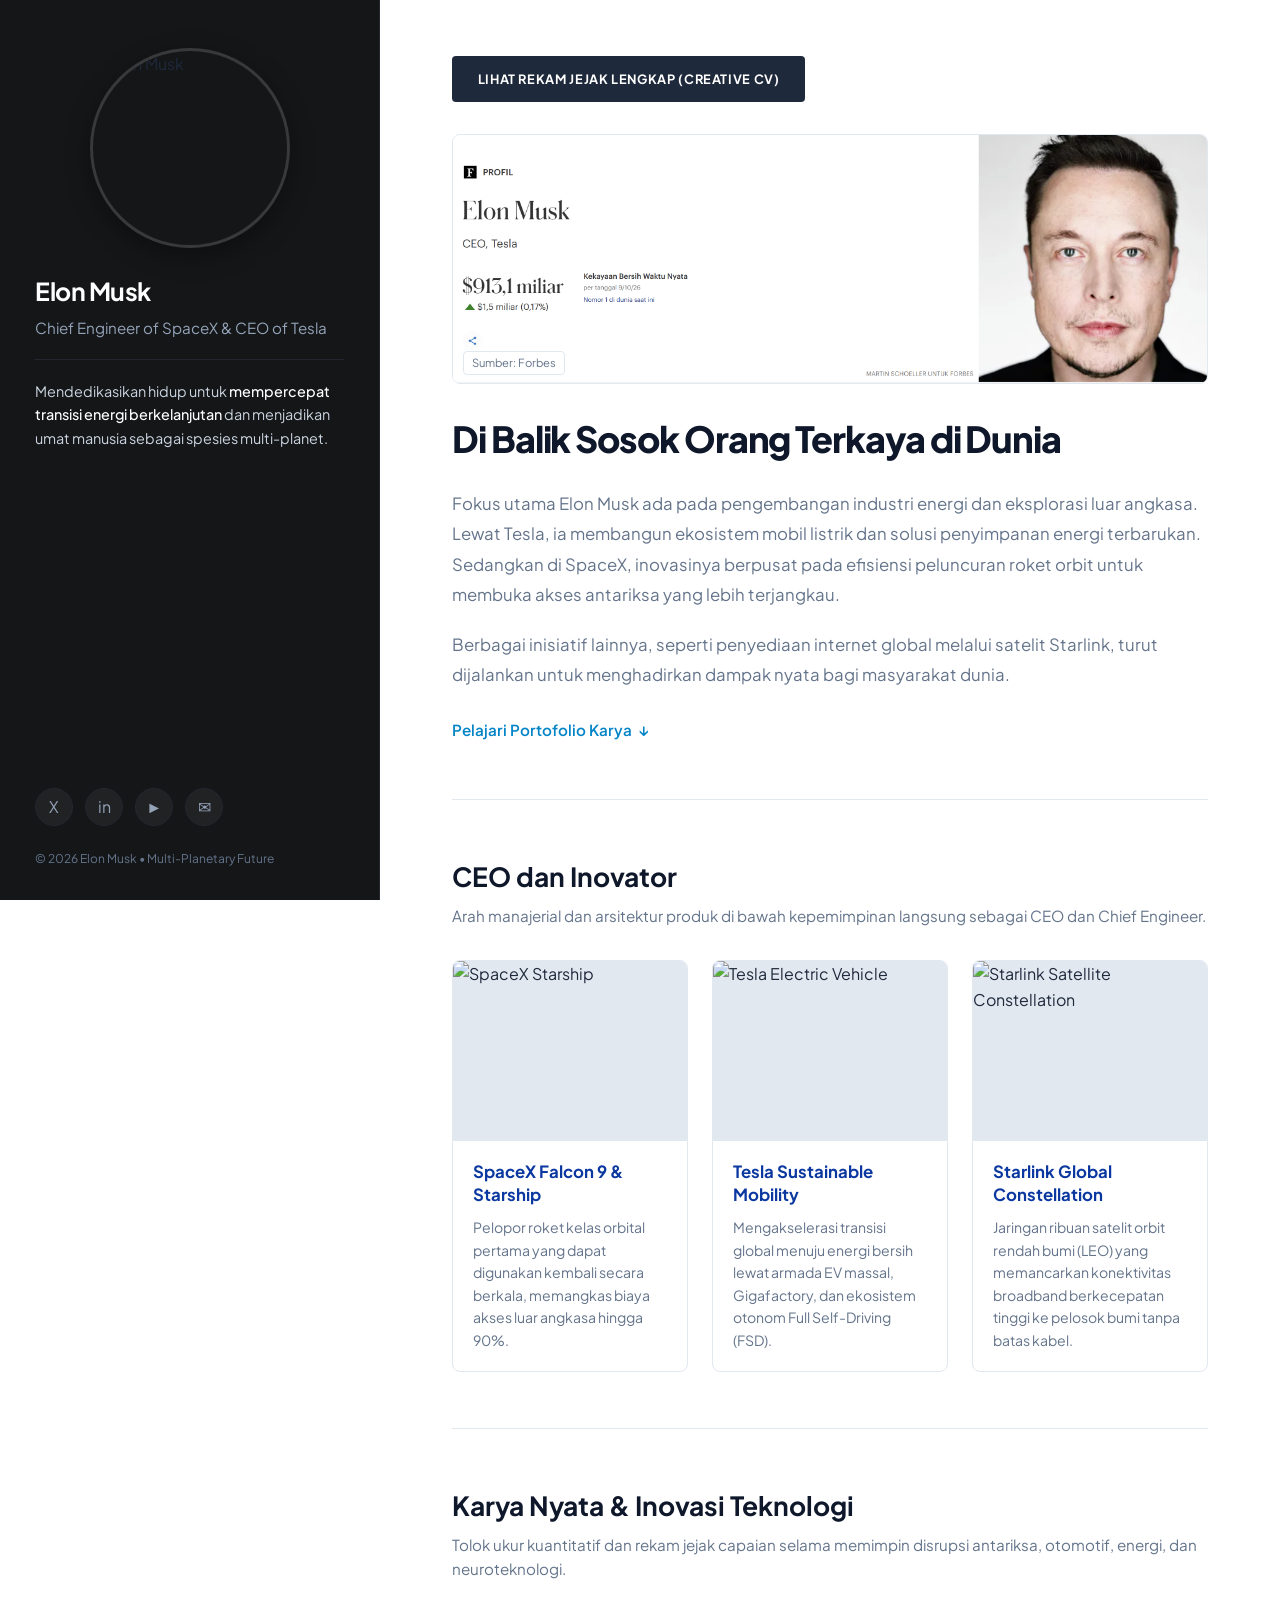
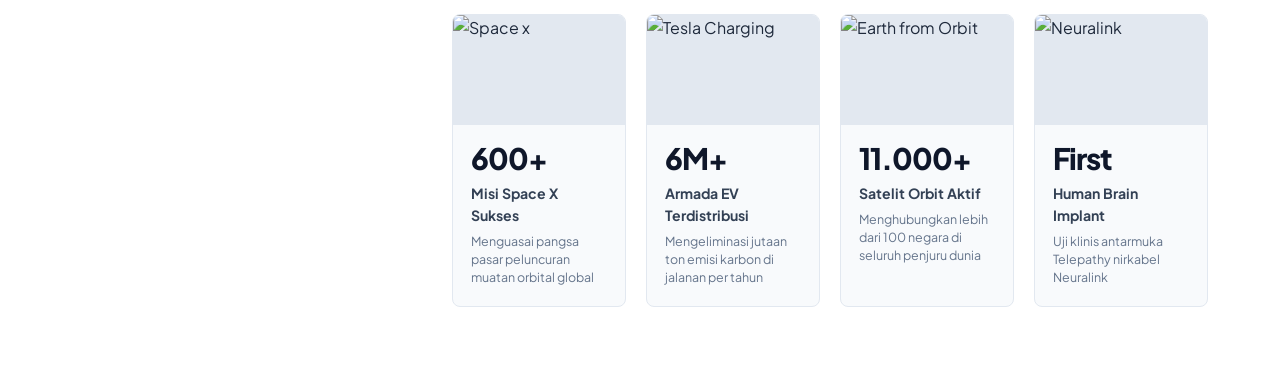
==== index.html @ d9374aff "Rifqi:Section 1-4" ====
<!DOCTYPE html>
<html lang="id">
<head>
  <meta charset="UTF-8">
  <meta name="viewport" content="width=device-width, initial-scale=1.0">
  <title>Portofolio & CV Elon Musk</title>
  <link rel="stylesheet" href="style.css">

  <link rel="preconnect" href="https://fonts.googleapis.com">
  <link rel="preconnect" href="https://fonts.gstatic.com" crossorigin>
  <link href="https://fonts.googleapis.com/css2?family=Plus+Jakarta+Sans:wght@300;400;500;600;700;800&display=swap" rel="stylesheet">
</head>
<body>

  <div class="wadah-web">
    
    <!--  SECTION 1 -->
    <aside class="profil-samping">
      <div class="profil-atas">
      
        <div class="kotak-foto">
          <img src="https://encrypted-tbn0.gstatic.com/images?q=tbn:ANd9GcS-rNtvrUnGruyUXyNqWz-jC3f1fpo78wvb0j9AfzTEAnbOtvlMekqLJQEU-e8yky_Ytq3EL6zjJrEKaSlkBU_vEV46FL6NPNO4gqAbUdg&s=10" alt="Elon Musk" class="foto-profil">
        </div>
        <h1 class="nama-tokoh">Elon Musk</h1>
        <p class="jabatan-tokoh">Chief Engineer of SpaceX & CEO of Tesla</p>
        <div class="divider"></div>
        <p class="profile-bio">
          Mendedikasikan hidup untuk <em>mempercepat transisi energi berkelanjutan</em> dan menjadikan umat manusia sebagai spesies multi-planet.
        </p>
      </div>

      <div class="profil-bawah">
        <div class="kumpulan-medsos">
          <a href="#" class="tombol-medsos" title="X (Twitter)">X</a>
          <a href="#" class="tombol-medsos" title="LinkedIn">in</a>
          <a href="#" class="tombol-medsos" title="YouTube">&#9658;</a>
          <a href="#" class="tombol-medsos" title="Email">&#9993;</a>
        </div>
        <p class="teks-copyright">© 2026 Elon Musk • Multi-Planetary Future</p>
      </div>
    </aside>

    
    <main class="main-content">

      <!-- SECTION 2-->
      <section id="hero" class="bagian-pembuka">
        <div class="area-tombol-cv">
      
          <a href="cv.html" class="tombol-ke-cv">
            LIHAT REKAM JEJAK LENGKAP (CREATIVE CV)
          </a>
        </div>

        <div class="wadah-banner">
          <img src="assets/banner.png" alt="Space Exploration Banner" class="gambar-banner">
          <span class="sumber-banner">Sumber: Forbes</span>
        </div>

        <h2 class="judul-pembuka">
          Di Balik Sosok Orang Terkaya di Dunia
        </h2>

        <div class="paragraf-pembuka">
          <p>
            Fokus utama Elon Musk ada pada pengembangan industri energi dan eksplorasi luar angkasa. Lewat Tesla, ia membangun ekosistem mobil listrik dan solusi penyimpanan energi terbarukan. Sedangkan di SpaceX, inovasinya berpusat pada efisiensi peluncuran roket orbit untuk membuka akses antariksa yang lebih terjangkau.
          </p>
          <p>
            Berbagai inisiatif lainnya, seperti penyediaan internet global melalui satelit Starlink, turut dijalankan untuk menghadirkan dampak nyata bagi masyarakat dunia.
          </p>
          <a href="#portfolio" class="tombol-pelajari">
            Pelajari Portofolio Karya <span>&darr;</span>
          </a>
        </div>
      </section>

      <!-- SECTION 3 -->
      <section id="portfolio" class="bagian-ceo">
        <div class="area-judul-bagian">
          <h2 class="judul-bagian">CEO dan Inovator</h2>
          <p class="subjudul-bagian">
            Arah manajerial dan arsitektur produk di bawah kepemimpinan langsung sebagai CEO dan Chief Engineer.
          </p>
        </div>

        <div class="daftar-kartu-ceo">
          
          <!-- Card 1: SpaceX -->
          <article class="kartu-ceo">
            <div class="wadah-gambar-kartu">
              <img src="https://akcdn.detik.net.id/visual/2018/02/07/d6b16a19-f4c9-4765-8fab-273dfeb8adfc_169.jpeg?w=1200" alt="SpaceX Starship" class="gambar-kartu">
              <div class="lapisan-view">
                <a href="#" class="tombol-view">View</a>
              </div>
            </div>
            <div class="isi-kartu">
              <h3 class="judul-kartu">SpaceX Falcon 9 & Starship</h3>
              <p class="penjelasan-kartu">
                Pelopor roket kelas orbital pertama yang dapat digunakan kembali secara berkala, memangkas biaya akses luar angkasa hingga 90%.
              </p>
            </div>
          </article>

          <!-- Card 2: Tesla -->
          <article class="kartu-ceo">
            <div class="wadah-gambar-kartu">
              <img src="https://asset.kompas.com/crops/DFA5WtVzyrIAK1YMAR_FCOSI3YU=/125x0:1055x620/1200x800/data/photo/2020/11/10/5faabd3978e17.jpg" alt="Tesla Electric Vehicle" class="gambar-kartu">
              <div class="lapisan-view">
                <a href="#" class="tombol-view">View</a>
              </div>
            </div>
            <div class="isi-kartu">
              <h3 class="judul-kartu">Tesla Sustainable Mobility</h3>
              <p class="penjelasan-kartu">
                Mengakselerasi transisi global menuju energi bersih lewat armada EV massal, Gigafactory, dan ekosistem otonom Full Self-Driving (FSD).
              </p>
            </div>
          </article>

          <!-- Card 3: Starlink -->
          <article class="kartu-ceo">
            <div class="wadah-gambar-kartu">
              <img src="https://encrypted-tbn0.gstatic.com/images?q=tbn:ANd9GcSm1PPnbWuJmttq2lw5idxawS1245kxqjl9Zt-RYB_qXO7JPbh2a_ohc44&s=10" alt="Starlink Satellite Constellation" class="gambar-kartu">
              <div class="lapisan-view">
                <a href="#" class="tombol-view">View</a>
              </div>
            </div>
            <div class="isi-kartu">
              <h3 class="judul-kartu">Starlink Global Constellation</h3>
              <p class="penjelasan-kartu">
                Jaringan ribuan satelit orbit rendah bumi (LEO) yang memancarkan konektivitas broadband berkecepatan tinggi ke pelosok bumi tanpa batas kabel.
              </p>
            </div>
          </article>

        </div>
      </section>

      <!-- Section 4-->
      <section id="impact" class="bagian-inovasi">
        <div class="area-judul-bagian" style="margin-bottom: 2rem;">
          <h2 class="judul-bagian">Karya Nyata & Inovasi Teknologi</h2>
          <p class="subjudul-bagian">
            Tolok ukur kuantitatif dan rekam jejak capaian selama memimpin disrupsi antariksa, otomotif, energi, dan neuroteknologi.
          </p>
        </div>

        <div class="daftar-inovasi">
          
          <!-- Metric Card 1 -->
          <div class="kartu-inovasi">
            <div class="wadah-gambar-inovasi">
              <img src="https://images.wsj.net/im-25044212?width=700&height=428" alt="Space x" class="gambar-inovasi">
            </div>
            <div class="isi-inovasi">
              <span class="angka-capaian">600+</span>
              <span class="judul-capaian">Misi Space X Sukses</span>
              <span class="keterangan-capaian">Menguasai pangsa pasar peluncuran muatan orbital global</span>
            </div>
          </div>

          <!-- Metric Card 2 -->
          <div class="kartu-inovasi">
            <div class="wadah-gambar-inovasi">
              <img src="https://images.unsplash.com/photo-1536700503339-1e4b06520771?auto=format&fit=crop&w=500&q=80" alt="Tesla Charging" class="gambar-inovasi">
            </div>
            <div class="isi-inovasi">
              <span class="angka-capaian">6M+</span>
              <span class="judul-capaian">Armada EV Terdistribusi</span>
              <span class="keterangan-capaian">Mengeliminasi jutaan ton emisi karbon di jalanan per tahun</span>
            </div>
          </div>

          <!-- Metric Card 3 -->
          <div class="kartu-inovasi">
            <div class="wadah-gambar-inovasi">
              <img src="https://edu.ieee.org/id-undip/wp-content/uploads/sites/659/ARC-17122-1B-Communication-Satellite-Orbiti-82926365-1388x1050-1-1024x775.jpg" alt="Earth from Orbit" class="gambar-inovasi">
            </div>
            <div class="isi-inovasi">
              <span class="angka-capaian">11.000+</span>
              <span class="judul-capaian">Satelit Orbit Aktif</span>
              <span class="keterangan-capaian">Menghubungkan lebih dari 100 negara di seluruh penjuru dunia</span>
            </div>
          </div>

          <!-- Metric Card 4 -->
          <div class="kartu-inovasi">
            <div class="wadah-gambar-inovasi">
              <img src="https://encrypted-tbn0.gstatic.com/images?q=tbn:ANd9GcRqCN4GlOoegFUO0piRWTU8TsMXNhP4svWWhbM3t5Tr_gZkJTDKvhV18nE&s=10" alt="Neuralink" class="gambar-inovasi">
            </div>
            <div class="isi-inovasi">
              <span class="angka-capaian">First</span>
              <span class="judul-capaian">Human Brain Implant</span>
              <span class="keterangan-capaian">Uji klinis antarmuka Telepathy nirkabel Neuralink</span>
            </div>
          </div>

        </div>
      </section>

      <!-- SECTION 5-->

    </main>
  </div>

</body>
</html>
---- style.css ----
* {
  margin: 0;
  padding: 0;
  box-sizing: border-box;
}

html {
  scroll-behavior: smooth;
}

body {
  font-family: 'Plus Jakarta Sans', sans-serif;
  background-color: #ffffff;
  color: #1e293b;
  line-height: 1.6;
}

.wadah-web {
  display: grid;
  grid-template-columns: 380px 1fr;
  min-height: 100vh;
}

/* Section 1 */
.profil-samping {
  position: sticky;
  top: 0;
  height: 100vh;
  background-color: #141618;
  border-right: 1px solid #23272f;
  padding: 3rem 2.2rem 2rem 2.2rem;
  display: flex;
  flex-direction: column;
  justify-content: space-between;
  overflow-y: auto;
}

.kotak-foto {
  display: flex;
  justify-content: center;
  margin-bottom: 1.5rem;
}

.foto-profil {
  width: 200px;
  height: 200px;
  border-radius: 50%;
  object-fit: cover;
  border: 3px solid rgba(255, 255, 255, 0.15);
  box-shadow: 0 8px 24px rgba(0, 0, 0, 0.35);
  transition: transform 0.25s ease, border-color 0.25s ease;
}

.foto-profil:hover {
  transform: scale(1.05);
  border-color: rgba(255, 255, 255, 0.4);
}

.nama-tokoh {
  font-size: 1.55rem;
  font-weight: 700;
  color: #ffffff;
  letter-spacing: -0.02em;
  margin-bottom: 0.35rem;
}

.jabatan-tokoh {
  font-size: 0.95rem;
  color: #94a3b8;
  line-height: 1.4;
  margin-bottom: 1.25rem;
}

.divider {
  width: 100%;
  height: 1px;
  background: #23272f;
  margin-bottom: 1.25rem;
}

.profile-bio {
  font-size: 0.9rem;
  color: #cbd5e1;
  line-height: 1.65;
}

.profile-bio em {
  color: #ffffff;
  font-style: normal;
  font-weight: 500;
}

.kumpulan-medsos {
  display: flex;
  gap: 0.75rem;
  margin-bottom: 1.5rem;
}

.tombol-medsos {
  display: inline-flex;
  align-items: center;
  justify-content: center;
  width: 38px;
  height: 38px;
  border-radius: 50%;
  background-color: rgba(255, 255, 255, 0.05);
  color: #94a3b8;
  border: 1px solid #23272f;
  text-decoration: none;
  transition: all 0.25s ease;
}

.tombol-medsos:hover {
  background-color: #ffffff;
  color: #0f172a;
  transform: translateY(-2px);
}

.tombol-medsos:active {
  transform: translateY(0);
}

.teks-copyright {
  font-size: 0.75rem;
  color: #64748b;
  line-height: 1.5;
}

.main-content {
  padding: 3.5rem 4.5rem;
  max-width: 1100px;
}

/* Section 2*/
.bagian-pembuka {
  padding-bottom: 3.5rem;
  border-bottom: 1px solid #e2e8f0;
}

.area-tombol-cv {
  margin-bottom: 2rem;
}

.tombol-ke-cv {
  display: inline-block;
  background-color: #1e293b;
  color: #ffffff;
  padding: 0.8rem 1.6rem;
  font-size: 0.8rem;
  font-weight: 700;
  letter-spacing: 0.05em;
  text-decoration: none;
  border-radius: 4px;
  transition: background-color 0.25s ease, transform 0.25s ease;
}

.tombol-ke-cv:hover {
  background-color: #0f172a;
  transform: translateY(-2px);
}

.wadah-banner {
  position: relative;
  width: 100%;
  height: 250px;
  border-radius: 8px;
  overflow: hidden;
  border: 1px solid #e2e8f0;
  margin-bottom: 2rem;
  background-color: #e2e8f0;
}

.sumber-banner {
  position: absolute;
  bottom: 8px;
  left: 10px;
  font-size: 0.7rem;
  color: #64748b;
  background-color: rgba(255, 255, 255, 0.85);
  padding: 2px 8px;
  border-radius: 4px;
  border: 1px solid #e2e8f0;
}

.gambar-banner {
  width: 100%;
  height: 100%;
  object-fit: cover;
  display: block;
  transition: transform 0.4s ease;
}

.wadah-banner:hover .gambar-banner {
  transform: scale(1.02);
}

.judul-pembuka {
  font-size: 2.25rem;
  font-weight: 800;
  letter-spacing: -0.03em;
  line-height: 1.25;
  color: #0f172a;
  margin-bottom: 1.75rem;
}

.paragraf-pembuka p {
  font-size: 1.05rem;
  color: #64748b;
  line-height: 1.8;
  margin-bottom: 1.25rem;
}

.paragraf-pembuka strong {
  color: #1e293b;
  font-weight: 600;
}

.tombol-pelajari {
  display: inline-flex;
  align-items: center;
  gap: 0.4rem;
  font-size: 0.95rem;
  font-weight: 600;
  color: #0284c7;
  text-decoration: none;
  margin-top: 0.5rem;
  transition: color 0.25s ease;
}

.tombol-pelajari:hover {
  color: #0369a1;
  text-decoration: underline;
}

/* Section 3*/
.bagian-ceo {
  padding: 3.5rem 0;
  border-bottom: 1px solid #e2e8f0;
}

.area-judul-bagian {
  margin-bottom: 2rem;
}

.judul-bagian {
  font-size: 1.65rem;
  font-weight: 700;
  color: #0f172a;
  margin-bottom: 0.35rem;
}

.subjudul-bagian {
  font-size: 0.95rem;
  color: #64748b;
}

.daftar-kartu-ceo {
  display: grid;
  grid-template-columns: repeat(3, 1fr);
  gap: 1.5rem;
}

.kartu-ceo {
  background: #ffffff;
  border-radius: 8px;
  overflow: hidden;
  border: 1px solid #e2e8f0;
  display: flex;
  flex-direction: column;
  transition: transform 0.25s ease, box-shadow 0.25s ease;
}

.kartu-ceo:hover {
  transform: translateY(-4px);
  box-shadow: 0 16px 32px -8px rgba(15, 23, 42, 0.08);
}

.wadah-gambar-kartu {
  position: relative;
  width: 100%;
  height: 180px;
  background-color: #e2e8f0;
  overflow: hidden;
}

.gambar-kartu {
  width: 100%;
  height: 100%;
  object-fit: cover;
  transition: transform 0.4s ease;
}

.kartu-ceo:hover .gambar-kartu {
  transform: scale(1.05);
}

.lapisan-view {
  position: absolute;
  top: 0;
  left: 0;
  width: 100%;
  height: 100%;
  background: rgba(15, 23, 42, 0.4);
  display: flex;
  align-items: center;
  justify-content: center;
  opacity: 0;
  visibility: hidden;
  transition: all 0.25s ease;
}

.kartu-ceo:hover .lapisan-view {
  opacity: 1;
  visibility: visible;
}

.tombol-view {
  display: inline-block;
  background-color: #10b981;
  color: #ffffff;
  padding: 0.5rem 1.4rem;
  font-size: 0.85rem;
  font-weight: 600;
  text-decoration: none;
  border-radius: 4px;
  box-shadow: 0 4px 12px rgba(0, 0, 0, 0.2);
  transform: translateY(8px);
  transition: all 0.25s ease;
}

.kartu-ceo:hover .tombol-view {
  transform: translateY(0);
}

.tombol-view:hover {
  background-color: #059669;
}

.isi-kartu {
  padding: 1.25rem;
  display: flex;
  flex-direction: column;
  flex-grow: 1;
}

.judul-kartu {
  font-size: 1.05rem;
  font-weight: 700;
  color: #0b38a0;
  line-height: 1.35;
  margin-bottom: 0.6rem;
}

.penjelasan-kartu {
  font-size: 0.88rem;
  color: #64748b;
  line-height: 1.6;
}

/* Section 4*/
.bagian-inovasi {
  padding: 3.5rem 0 1rem 0;
}

.daftar-inovasi {
  display: grid;
  grid-template-columns: repeat(4, 1fr);
  gap: 1.25rem;
}

.kartu-inovasi {
  background-color: #f8fafc;
  border: 1px solid #e2e8f0;
  border-radius: 8px;
  overflow: hidden;
  display: flex;
  flex-direction: column;
  transition: border-color 0.25s ease, background-color 0.25s ease, transform 0.25s ease, box-shadow 0.25s ease;
}

.kartu-inovasi:hover {
  background-color: #ffffff;
  border-color: #cbd5e1;
  transform: translateY(-4px);
  box-shadow: 0 16px 32px -8px rgba(15, 23, 42, 0.08);
}

.wadah-gambar-inovasi {
  position: relative;
  width: 100%;
  height: 110px;
  background-color: #e2e8f0;
  overflow: hidden;
}

.gambar-inovasi {
  width: 100%;
  height: 100%;
  object-fit: cover;
  transition: transform 0.4s ease;
}

.kartu-inovasi:hover .gambar-inovasi {
  transform: scale(1.06);
}

.isi-inovasi {
  padding: 1.2rem 1.1rem;
  display: flex;
  flex-direction: column;
  flex-grow: 1;
}

.angka-capaian {
  font-size: 1.85rem;
  font-weight: 800;
  color: #0f172a;
  letter-spacing: -0.03em;
  line-height: 1;
  margin-bottom: 0.5rem;
}

.judul-capaian {
  font-size: 0.88rem;
  font-weight: 700;
  color: #334155;
  margin-bottom: 0.35rem;
}

.keterangan-capaian {
  font-size: 0.78rem;
  color: #64748b;
  line-height: 1.45;
}

/* Responsif */
@media (max-width: 1024px) {
  .wadah-web {
    grid-template-columns: 300px 1fr;
  }

  .main-content {
    padding: 2.5rem;
  }

  .daftar-kartu-ceo {
    grid-template-columns: repeat(2, 1fr);
  }

  .daftar-inovasi {
    grid-template-columns: repeat(2, 1fr);
  }
}

@media (max-width: 768px) {
  .wadah-web {
    grid-template-columns: 1fr;
  }

  .profil-samping {
    position: relative;
    height: auto;
    padding: 2.5rem 1.5rem;
    border-right: none;
    border-bottom: 1px solid #23272f;
  }

  .main-content {
    padding: 2rem 1.25rem;
  }

  .judul-pembuka {
    font-size: 1.75rem;
  }

  .daftar-kartu-ceo {
    grid-template-columns: 1fr;
  }

  .daftar-inovasi {
    grid-template-columns: 1fr;
  }
}
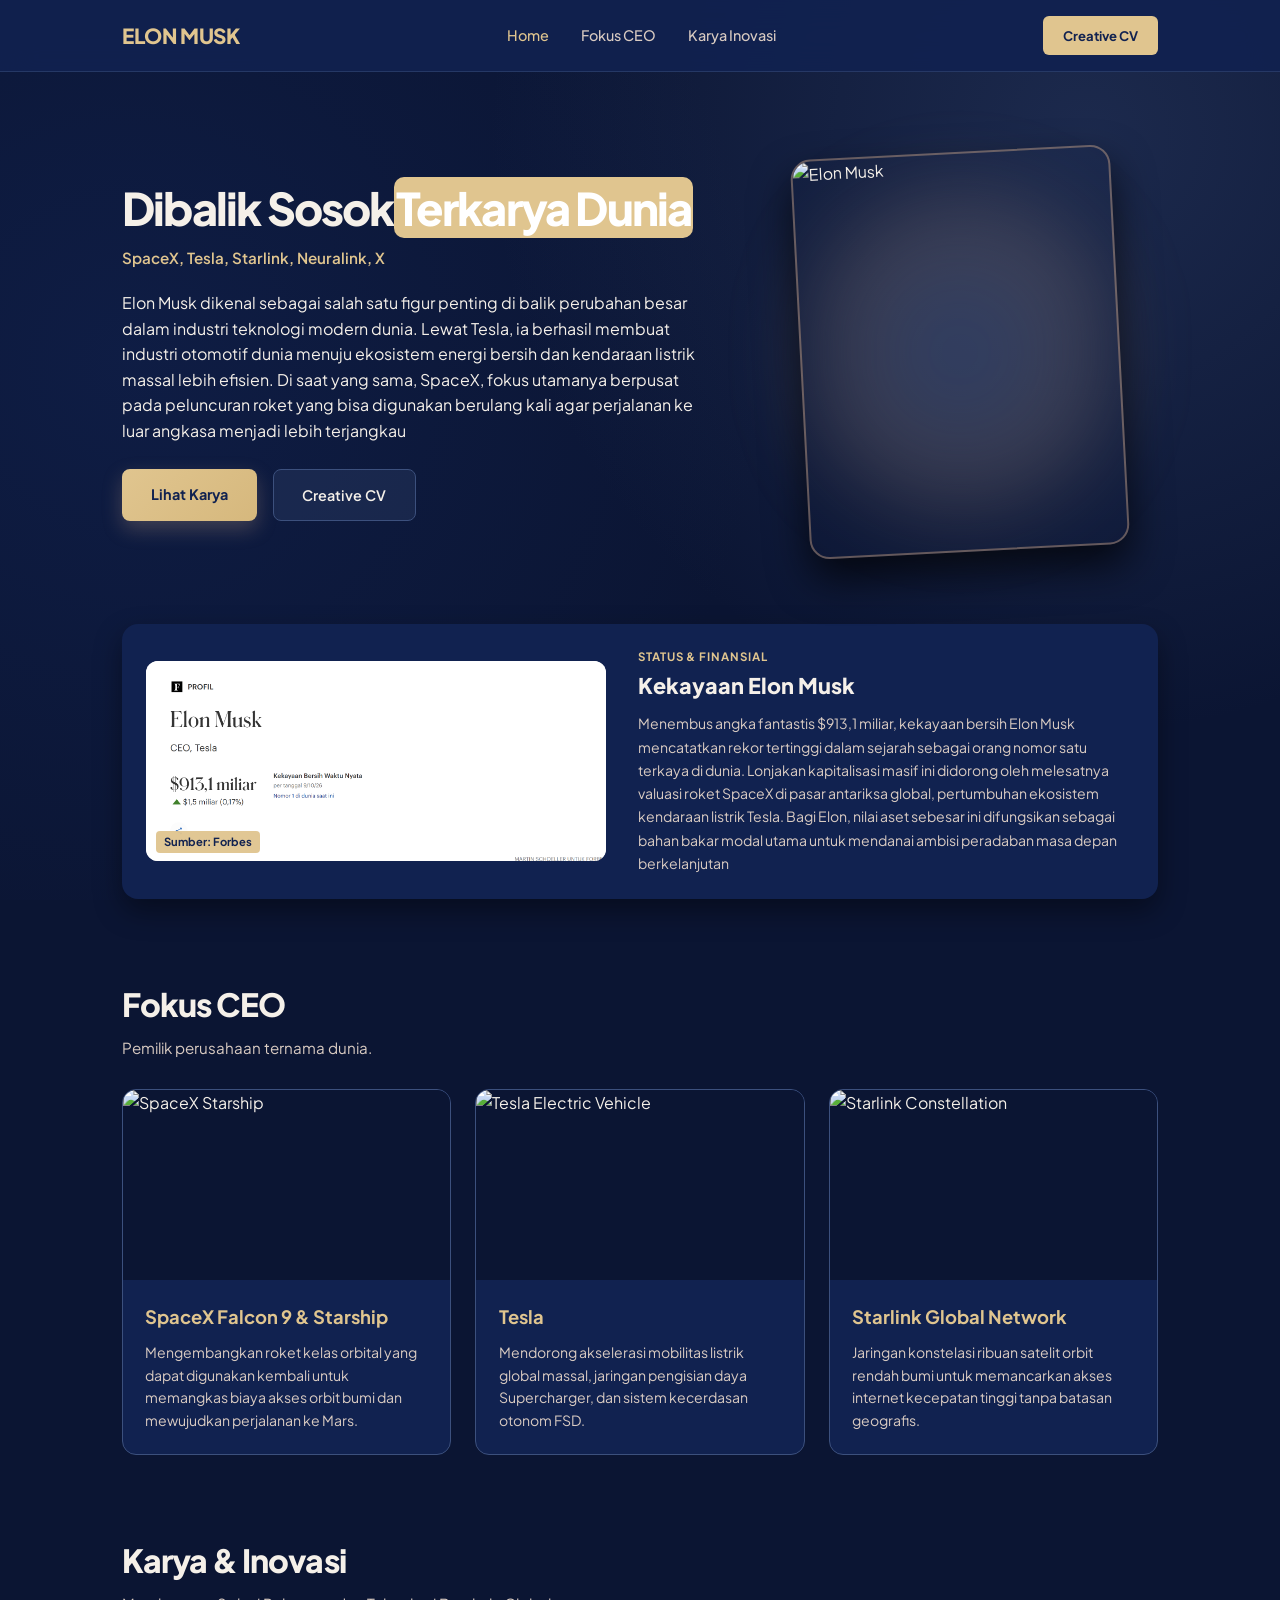
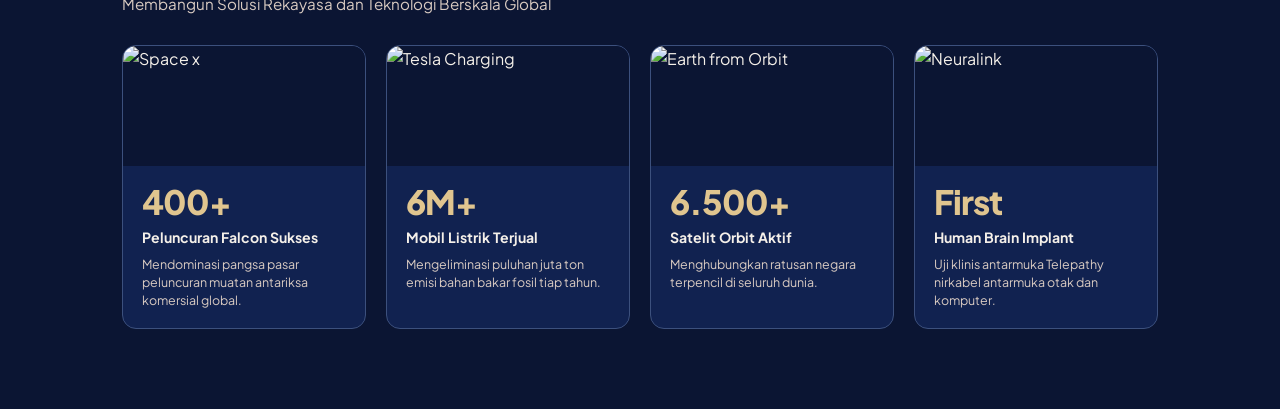
==== commit 09b63f5e: "Ganti style web" ====
--- a/index.html
+++ b/index.html
@@ -3,7 +3,7 @@
 <head>
   <meta charset="UTF-8">
   <meta name="viewport" content="width=device-width, initial-scale=1.0">
-  <title>Portofolio & CV Elon Musk</title>
+  <title>Portfolio & CV - Elon Musk</title>
   <link rel="stylesheet" href="style.css">
 
   <link rel="preconnect" href="https://fonts.googleapis.com">
@@ -12,123 +12,126 @@
 </head>
 <body>
 
+  <header class="bilah-navigasi">
+    <div class="wadah-navigasi">
+      <a href="#" class="logo-tokoh">ELON MUSK</a>
+
+      <nav class="menu-navigasi">
+        <a href="#hero" class="tautan-menu aktif">Home</a>
+        <a href="#portfolio" class="tautan-menu">Fokus CEO</a>
+        <a href="#impact" class="tautan-menu">Karya Inovasi</a>
+      </nav>
+
+      <a href="cv.html" class="tombol-nav-cv">Creative CV</a>
+    </div>
+  </header>
+
   <div class="wadah-web">
+    <main class="area-konten">
+
+      <section id="hero" class="bagian-pembuka">
+        
+        <div class="pembuka-kiri">
+          <h1 class="judul-sapaan">
+            Dibalik Sosok<span style="background-color: #e0c58f; color: white; padding: 2px; border-radius: 10px;">Terkarya Dunia</span>
+          </h1>
+
+          <p class="subjudul-peran">
+            SpaceX, Tesla, Starlink, Neuralink, X
+          </p>
+
+          <p>
+           Elon Musk dikenal sebagai salah satu figur penting di balik perubahan besar dalam industri teknologi modern dunia. Lewat Tesla, ia berhasil membuat industri otomotif dunia menuju ekosistem energi bersih dan kendaraan listrik massal lebih efisien. Di saat yang sama, SpaceX, fokus utamanya berpusat pada peluncuran roket yang bisa digunakan berulang kali agar perjalanan ke luar angkasa menjadi lebih terjangkau
+          </p>
+
+          <br>
+
+          <div class="grup-tombol-pembuka">
+            <a href="#portfolio" class="tombol-utama">Lihat Karya</a>
+            <a href="cv.html" class="tombol-sekunder">Creative CV</a>
+          </div>
+        </div>
+
+        <div class="pembuka-kanan">
+          <div class="efek-cahaya-glow"></div>
+          <div class="bingkai-foto-utama">
+            <img src="https://encrypted-tbn0.gstatic.com/images?q=tbn:ANd9GcS-rNtvrUnGruyUXyNqWz-jC3f1fpo78wvb0j9AfzTEAnbOtvlMekqLJQEU-e8yky_Ytq3EL6zjJrEKaSlkBU_vEV46FL6NPNO4gqAbUdg&s=10" alt="Elon Musk" class="foto-tokoh-utama">
+          </div>
+        </div>
+
+      </section>
+
     
-    <!--  SECTION 1 -->
-    <aside class="profil-samping">
-      <div class="profil-atas">
-      
-        <div class="kotak-foto">
-          <img src="https://encrypted-tbn0.gstatic.com/images?q=tbn:ANd9GcS-rNtvrUnGruyUXyNqWz-jC3f1fpo78wvb0j9AfzTEAnbOtvlMekqLJQEU-e8yky_Ytq3EL6zjJrEKaSlkBU_vEV46FL6NPNO4gqAbUdg&s=10" alt="Elon Musk" class="foto-profil">
-        </div>
-        <h1 class="nama-tokoh">Elon Musk</h1>
-        <p class="jabatan-tokoh">Chief Engineer of SpaceX & CEO of Tesla</p>
-        <div class="divider"></div>
-        <p class="profile-bio">
-          Mendedikasikan hidup untuk <em>mempercepat transisi energi berkelanjutan</em> dan menjadikan umat manusia sebagai spesies multi-planet.
-        </p>
+      <div class="wadah-banner-kekayaan">
+        
+       
+        <div class="kotak-crop-forbes">
+          <img src="assets/banner.png" alt="Statistik Kekayaan Forbes Elon Musk" class="gambar-crop-forbes">
+          <span class="sumber-banner-kekayaan">Sumber: Forbes</span>
+        </div>
+
+        
+        <div class="konten-kekayaan">
+          <span class="label-kekayaan">STATUS & FINANSIAL</span>
+          <h3 class="judul-kekayaan">Kekayaan Elon Musk</h3>
+          <p class="deskripsi-kekayaan">
+            Menembus angka fantastis $913,1 miliar, kekayaan bersih Elon Musk mencatatkan rekor tertinggi dalam sejarah sebagai orang nomor satu terkaya di dunia. Lonjakan kapitalisasi masif ini didorong oleh melesatnya valuasi roket SpaceX di pasar antariksa global, pertumbuhan ekosistem kendaraan listrik Tesla. Bagi Elon, nilai aset sebesar ini difungsikan sebagai bahan bakar modal utama untuk mendanai ambisi peradaban masa depan berkelanjutan
+          </p>
+        </div>
+
       </div>
 
-      <div class="profil-bawah">
-        <div class="kumpulan-medsos">
-          <a href="#" class="tombol-medsos" title="X (Twitter)">X</a>
-          <a href="#" class="tombol-medsos" title="LinkedIn">in</a>
-          <a href="#" class="tombol-medsos" title="YouTube">&#9658;</a>
-          <a href="#" class="tombol-medsos" title="Email">&#9993;</a>
-        </div>
-        <p class="teks-copyright">© 2026 Elon Musk • Multi-Planetary Future</p>
-      </div>
-    </aside>
-
-    
-    <main class="main-content">
-
-      <!-- SECTION 2-->
-      <section id="hero" class="bagian-pembuka">
-        <div class="area-tombol-cv">
-      
-          <a href="cv.html" class="tombol-ke-cv">
-            LIHAT REKAM JEJAK LENGKAP (CREATIVE CV)
-          </a>
-        </div>
-
-        <div class="wadah-banner">
-          <img src="assets/banner.png" alt="Space Exploration Banner" class="gambar-banner">
-          <span class="sumber-banner">Sumber: Forbes</span>
-        </div>
-
-        <h2 class="judul-pembuka">
-          Di Balik Sosok Orang Terkaya di Dunia
-        </h2>
-
-        <div class="paragraf-pembuka">
-          <p>
-            Fokus utama Elon Musk ada pada pengembangan industri energi dan eksplorasi luar angkasa. Lewat Tesla, ia membangun ekosistem mobil listrik dan solusi penyimpanan energi terbarukan. Sedangkan di SpaceX, inovasinya berpusat pada efisiensi peluncuran roket orbit untuk membuka akses antariksa yang lebih terjangkau.
-          </p>
-          <p>
-            Berbagai inisiatif lainnya, seperti penyediaan internet global melalui satelit Starlink, turut dijalankan untuk menghadirkan dampak nyata bagi masyarakat dunia.
-          </p>
-          <a href="#portfolio" class="tombol-pelajari">
-            Pelajari Portofolio Karya <span>&darr;</span>
-          </a>
-        </div>
-      </section>
-
-      <!-- SECTION 3 -->
       <section id="portfolio" class="bagian-ceo">
         <div class="area-judul-bagian">
-          <h2 class="judul-bagian">CEO dan Inovator</h2>
+          <h2 class="judul-bagian">Fokus CEO</h2>
           <p class="subjudul-bagian">
-            Arah manajerial dan arsitektur produk di bawah kepemimpinan langsung sebagai CEO dan Chief Engineer.
+            Pemilik perusahaan ternama dunia.
           </p>
         </div>
 
         <div class="daftar-kartu-ceo">
           
-          <!-- Card 1: SpaceX -->
           <article class="kartu-ceo">
             <div class="wadah-gambar-kartu">
               <img src="https://akcdn.detik.net.id/visual/2018/02/07/d6b16a19-f4c9-4765-8fab-273dfeb8adfc_169.jpeg?w=1200" alt="SpaceX Starship" class="gambar-kartu">
               <div class="lapisan-view">
-                <a href="#" class="tombol-view">View</a>
+                <a href="#" class="tombol-view">Lihat Detail</a>
               </div>
             </div>
             <div class="isi-kartu">
               <h3 class="judul-kartu">SpaceX Falcon 9 & Starship</h3>
               <p class="penjelasan-kartu">
-                Pelopor roket kelas orbital pertama yang dapat digunakan kembali secara berkala, memangkas biaya akses luar angkasa hingga 90%.
+                Mengembangkan roket kelas orbital yang dapat digunakan kembali untuk memangkas biaya akses orbit bumi dan mewujudkan perjalanan ke Mars.
               </p>
             </div>
           </article>
 
-          <!-- Card 2: Tesla -->
           <article class="kartu-ceo">
             <div class="wadah-gambar-kartu">
               <img src="https://asset.kompas.com/crops/DFA5WtVzyrIAK1YMAR_FCOSI3YU=/125x0:1055x620/1200x800/data/photo/2020/11/10/5faabd3978e17.jpg" alt="Tesla Electric Vehicle" class="gambar-kartu">
               <div class="lapisan-view">
-                <a href="#" class="tombol-view">View</a>
+                <a href="#" class="tombol-view">Lihat Detail</a>
               </div>
             </div>
             <div class="isi-kartu">
-              <h3 class="judul-kartu">Tesla Sustainable Mobility</h3>
+              <h3 class="judul-kartu">Tesla</h3>
               <p class="penjelasan-kartu">
-                Mengakselerasi transisi global menuju energi bersih lewat armada EV massal, Gigafactory, dan ekosistem otonom Full Self-Driving (FSD).
+                Mendorong akselerasi mobilitas listrik global massal, jaringan pengisian daya Supercharger, dan sistem kecerdasan otonom FSD.
               </p>
             </div>
           </article>
 
-          <!-- Card 3: Starlink -->
           <article class="kartu-ceo">
             <div class="wadah-gambar-kartu">
-              <img src="https://encrypted-tbn0.gstatic.com/images?q=tbn:ANd9GcSm1PPnbWuJmttq2lw5idxawS1245kxqjl9Zt-RYB_qXO7JPbh2a_ohc44&s=10" alt="Starlink Satellite Constellation" class="gambar-kartu">
+              <img src="https://encrypted-tbn0.gstatic.com/images?q=tbn:ANd9GcSm1PPnbWuJmttq2lw5idxawS1245kxqjl9Zt-RYB_qXO7JPbh2a_ohc44&s=10" alt="Starlink Constellation" class="gambar-kartu">
               <div class="lapisan-view">
-                <a href="#" class="tombol-view">View</a>
+                <a href="#" class="tombol-view">Lihat Detail</a>
               </div>
             </div>
             <div class="isi-kartu">
-              <h3 class="judul-kartu">Starlink Global Constellation</h3>
+              <h3 class="judul-kartu">Starlink Global Network</h3>
               <p class="penjelasan-kartu">
-                Jaringan ribuan satelit orbit rendah bumi (LEO) yang memancarkan konektivitas broadband berkecepatan tinggi ke pelosok bumi tanpa batas kabel.
+                Jaringan konstelasi ribuan satelit orbit rendah bumi untuk memancarkan akses internet kecepatan tinggi tanpa batasan geografis.
               </p>
             </div>
           </article>
@@ -136,54 +139,49 @@
         </div>
       </section>
 
-      <!-- Section 4-->
       <section id="impact" class="bagian-inovasi">
-        <div class="area-judul-bagian" style="margin-bottom: 2rem;">
-          <h2 class="judul-bagian">Karya Nyata & Inovasi Teknologi</h2>
+        <div class="area-judul-bagian">
+          <h2 class="judul-bagian">Karya & Inovasi</h2>
           <p class="subjudul-bagian">
-            Tolok ukur kuantitatif dan rekam jejak capaian selama memimpin disrupsi antariksa, otomotif, energi, dan neuroteknologi.
+            Membangun Solusi Rekayasa dan Teknologi Berskala Global
           </p>
         </div>
 
         <div class="daftar-inovasi">
           
-          <!-- Metric Card 1 -->
           <div class="kartu-inovasi">
             <div class="wadah-gambar-inovasi">
               <img src="https://images.wsj.net/im-25044212?width=700&height=428" alt="Space x" class="gambar-inovasi">
             </div>
             <div class="isi-inovasi">
-              <span class="angka-capaian">600+</span>
-              <span class="judul-capaian">Misi Space X Sukses</span>
-              <span class="keterangan-capaian">Menguasai pangsa pasar peluncuran muatan orbital global</span>
-            </div>
-          </div>
-
-          <!-- Metric Card 2 -->
+              <span class="angka-capaian">400+</span>
+              <span class="judul-capaian">Peluncuran Falcon Sukses</span>
+              <span class="keterangan-capaian">Mendominasi pangsa pasar peluncuran muatan antariksa komersial global.</span>
+            </div>
+          </div>
+
           <div class="kartu-inovasi">
             <div class="wadah-gambar-inovasi">
               <img src="https://images.unsplash.com/photo-1536700503339-1e4b06520771?auto=format&fit=crop&w=500&q=80" alt="Tesla Charging" class="gambar-inovasi">
             </div>
             <div class="isi-inovasi">
               <span class="angka-capaian">6M+</span>
-              <span class="judul-capaian">Armada EV Terdistribusi</span>
-              <span class="keterangan-capaian">Mengeliminasi jutaan ton emisi karbon di jalanan per tahun</span>
-            </div>
-          </div>
-
-          <!-- Metric Card 3 -->
+              <span class="judul-capaian">Mobil Listrik Terjual</span>
+              <span class="keterangan-capaian">Mengeliminasi puluhan juta ton emisi bahan bakar fosil tiap tahun.</span>
+            </div>
+          </div>
+
           <div class="kartu-inovasi">
             <div class="wadah-gambar-inovasi">
               <img src="https://edu.ieee.org/id-undip/wp-content/uploads/sites/659/ARC-17122-1B-Communication-Satellite-Orbiti-82926365-1388x1050-1-1024x775.jpg" alt="Earth from Orbit" class="gambar-inovasi">
             </div>
             <div class="isi-inovasi">
-              <span class="angka-capaian">11.000+</span>
+              <span class="angka-capaian">6.500+</span>
               <span class="judul-capaian">Satelit Orbit Aktif</span>
-              <span class="keterangan-capaian">Menghubungkan lebih dari 100 negara di seluruh penjuru dunia</span>
-            </div>
-          </div>
-
-          <!-- Metric Card 4 -->
+              <span class="keterangan-capaian">Menghubungkan ratusan negara terpencil di seluruh dunia.</span>
+            </div>
+          </div>
+
           <div class="kartu-inovasi">
             <div class="wadah-gambar-inovasi">
               <img src="https://encrypted-tbn0.gstatic.com/images?q=tbn:ANd9GcRqCN4GlOoegFUO0piRWTU8TsMXNhP4svWWhbM3t5Tr_gZkJTDKvhV18nE&s=10" alt="Neuralink" class="gambar-inovasi">
@@ -191,14 +189,12 @@
             <div class="isi-inovasi">
               <span class="angka-capaian">First</span>
               <span class="judul-capaian">Human Brain Implant</span>
-              <span class="keterangan-capaian">Uji klinis antarmuka Telepathy nirkabel Neuralink</span>
+              <span class="keterangan-capaian">Uji klinis antarmuka Telepathy nirkabel antarmuka otak dan komputer.</span>
             </div>
           </div>
 
         </div>
       </section>
-
-      <!-- SECTION 5-->
 
     </main>
   </div>
--- a/style.css
+++ b/style.css
@@ -9,249 +9,319 @@
 }
 
 body {
-  font-family: 'Plus Jakarta Sans', sans-serif;
-  background-color: #ffffff;
-  color: #1e293b;
+  font-family: 'Plus Jakarta Sans', -apple-system, BlinkMacSystemFont, sans-serif;
+  background-color: #0b1533; 
+  background-image: 
+    radial-gradient(circle at 85% 15%, rgba(60, 80, 125, 0.35) 0%, transparent 45%),
+    radial-gradient(circle at 10% 40%, rgba(17, 34, 80, 0.6) 0%, transparent 50%);
+  background-attachment: fixed;
+  color: #F5F0E9; 
   line-height: 1.6;
-}
-
-.wadah-web {
-  display: grid;
-  grid-template-columns: 380px 1fr;
-  min-height: 100vh;
-}
-
-/* Section 1 */
-.profil-samping {
+  -webkit-font-smoothing: antialiased;
+}
+
+/*SECTION 1 */
+.bilah-navigasi {
   position: sticky;
   top: 0;
-  height: 100vh;
-  background-color: #141618;
-  border-right: 1px solid #23272f;
-  padding: 3rem 2.2rem 2rem 2.2rem;
-  display: flex;
-  flex-direction: column;
+  left: 0;
+  width: 100%;
+  z-index: 100;
+  background-color: rgba(17, 34, 80, 0.9); 
+  border-bottom: 1px solid rgba(60, 80, 125, 0.5); 
+  backdrop-filter: blur(16px);
+  -webkit-backdrop-filter: blur(16px);
+}
+
+.wadah-navigasi {
+  max-width: 1100px;
+  margin: 0 auto;
+  padding: 1rem 2rem;
+  display: flex;
+  align-items: center;
   justify-content: space-between;
-  overflow-y: auto;
-}
-
-.kotak-foto {
+}
+
+.logo-tokoh {
+  font-size: 1.3rem;
+  font-weight: 800;
+  color: #E0C58F; 
+  text-decoration: none;
+  letter-spacing: -0.02em;
+}
+
+.menu-navigasi {
+  display: flex;
+  gap: 2rem;
+}
+
+.tautan-menu {
+  color: #D9CBC2;
+  text-decoration: none;
+  font-size: 0.9rem;
+  font-weight: 500;
+  transition: color 0.2s ease;
+}
+
+.tautan-menu:hover,
+.tautan-menu.aktif {
+  color: #E0C58F; 
+}
+
+/* Tombol Nav CV */
+.tombol-nav-cv {
+  background-color: #E0C58F; 
+  color: #112250;
+  padding: 0.55rem 1.25rem;
+  border-radius: 6px;
+  text-decoration: none;
+  font-size: 0.82rem;
+  font-weight: 700;
+  transition: all 0.2s ease;
+}
+
+.tombol-nav-cv:hover {
+  background-color: #F5F0E9; 
+  color: #112250;
+  transform: translateY(-2px);
+}
+
+/* LAYOUT KONTEN UTAMA */
+.wadah-web {
+  max-width: 1100px;
+  margin: 0 auto;
+  padding: 1.5rem 2rem 4rem 2rem;
+}
+
+/* SECTION 2*/
+.bagian-pembuka {
+  display: grid;
+  grid-template-columns: 1.2fr 0.8fr;
+  align-items: center;
+  gap: 3rem;
+  padding: 2.5rem 0 2rem 0; 
+}
+
+.judul-sapaan {
+  font-size: 45px;
+  font-weight: 800;
+  letter-spacing: -0.04em;
+  line-height: 1.15;
+  color: #F5F0E9; 
+  margin-bottom: 0.75rem;
+}
+
+
+.subjudul-peran {
+  font-size: 0.95rem;
+  font-weight: 600;
+  color: #E0C58F; 
+  margin-bottom: 1.25rem;
+}
+
+.paragraf-pembuka {
+  font-size: 1.05rem;
+  color: #D9CBC2; 
+  line-height: 1.75;
+  margin-bottom: 1.8rem;
+}
+
+.grup-tombol-pembuka {
+  display: flex;
+  gap: 1rem;
+}
+
+.tombol-utama {
+  background: linear-gradient(135deg, #E0C58F, #d6b87d);
+  color: #112250; 
+  padding: 0.85rem 1.8rem;
+  border-radius: 8px;
+  text-decoration: none;
+  font-size: 0.9rem;
+  font-weight: 700;
+  box-shadow: 0 8px 20px rgba(224, 181, 143, 0.25);
+  transition: transform 0.2s ease, box-shadow 0.2s ease;
+}
+
+.tombol-utama:hover {
+  transform: translateY(-2px);
+  box-shadow: 0 12px 24px rgba(224, 181, 143, 0.4);
+  background: #F5F0E9;
+}
+
+.tombol-sekunder {
+  background-color: rgba(60, 80, 125, 0.25);
+  color: #F5F0E9;
+  border: 1px solid #3C507D;
+  padding: 0.85rem 1.8rem;
+  border-radius: 8px;
+  text-decoration: none;
+  font-size: 0.9rem;
+  font-weight: 600;
+  transition: all 0.2s ease;
+}
+
+.tombol-sekunder:hover {
+  background-color: rgba(60, 80, 125, 0.5);
+  border-color: #E0C58F;
+  transform: translateY(-2px);
+}
+
+/*Foto Profil*/
+.pembuka-kanan {
+  position: relative;
   display: flex;
   justify-content: center;
-  margin-bottom: 1.5rem;
-}
-
-.foto-profil {
-  width: 200px;
+  align-items: center;
+  padding: 1rem;
+}
+
+.efek-cahaya-glow {
+  position: absolute;
+  width: 300px;
+  height: 360px;
+  background: radial-gradient(circle, rgba(60, 80, 125, 0.6) 0%, rgba(224, 181, 143, 0.2) 60%, transparent 75%);
+  filter: blur(40px);
+  z-index: 1;
+}
+
+/* BINGKAI FOTO DIMIRINGKAN KE KIRI */
+.bingkai-foto-utama {
+  position: relative;
+  z-index: 2;
+  width: 100%;
+  max-width: 320px;
+  height: 400px;
+  border-radius: 20px;
+  overflow: hidden;
+  border: 2px solid rgba(224, 181, 143, 0.4); 
+  box-shadow: 0 20px 40px rgba(0, 0, 0, 0.7);
+  transform: rotate(-3deg); 
+  transition: transform 0.3s ease, border-color 0.3s ease, box-shadow 0.3s ease;
+}
+
+.bingkai-foto-utama:hover {
+  transform: rotate(0deg) scale(1.02);
+  border-color: #E0C58F;
+  box-shadow: 0 25px 50px rgba(0, 0, 0, 0.85);
+}
+
+.foto-tokoh-utama {
+  width: 100%;
+  height: 100%;
+  object-fit: cover;
+  display: block;
+}
+
+.wadah-banner-kekayaan {
+  display: grid;
+  grid-template-columns: 460px 1fr;
+  align-items: center;
+  gap: 2rem;
+  background-color: #112250; /* Royal Blue */
+  border-radius: 16px;
+  padding: 1.5rem;
+  margin: 1.5rem 0 2.5rem 0;
+  box-shadow: 0 12px 28px rgba(0, 0, 0, 0.4);
+  transition: transform 0.25s ease, box-shadow 0.25s ease;
+}
+
+.wadah-banner-kekayaan:hover {
+  transform: translateY(-4px);
+  box-shadow: 0 16px 36px rgba(17, 34, 80, 0.7);
+}
+
+.kotak-crop-forbes {
+  position: relative;
+  width: 100%;
   height: 200px;
-  border-radius: 50%;
+  border-radius: 12px;
+  overflow: hidden; 
+  background-color: #ffffff;
+}
+
+
+.gambar-crop-forbes {
+  width: 100%;
+  height: 100%;
   object-fit: cover;
-  border: 3px solid rgba(255, 255, 255, 0.15);
-  box-shadow: 0 8px 24px rgba(0, 0, 0, 0.35);
-  transition: transform 0.25s ease, border-color 0.25s ease;
-}
-
-.foto-profil:hover {
-  transform: scale(1.05);
-  border-color: rgba(255, 255, 255, 0.4);
-}
-
-.nama-tokoh {
-  font-size: 1.55rem;
-  font-weight: 700;
-  color: #ffffff;
-  letter-spacing: -0.02em;
-  margin-bottom: 0.35rem;
-}
-
-.jabatan-tokoh {
-  font-size: 0.95rem;
-  color: #94a3b8;
-  line-height: 1.4;
-  margin-bottom: 1.25rem;
-}
-
-.divider {
-  width: 100%;
-  height: 1px;
-  background: #23272f;
-  margin-bottom: 1.25rem;
-}
-
-.profile-bio {
-  font-size: 0.9rem;
-  color: #cbd5e1;
-  line-height: 1.65;
-}
-
-.profile-bio em {
-  color: #ffffff;
-  font-style: normal;
-  font-weight: 500;
-}
-
-.kumpulan-medsos {
-  display: flex;
-  gap: 0.75rem;
-  margin-bottom: 1.5rem;
-}
-
-.tombol-medsos {
-  display: inline-flex;
-  align-items: center;
-  justify-content: center;
-  width: 38px;
-  height: 38px;
-  border-radius: 50%;
-  background-color: rgba(255, 255, 255, 0.05);
-  color: #94a3b8;
-  border: 1px solid #23272f;
-  text-decoration: none;
-  transition: all 0.25s ease;
-}
-
-.tombol-medsos:hover {
-  background-color: #ffffff;
-  color: #0f172a;
-  transform: translateY(-2px);
-}
-
-.tombol-medsos:active {
-  transform: translateY(0);
-}
-
-.teks-copyright {
-  font-size: 0.75rem;
-  color: #64748b;
-  line-height: 1.5;
-}
-
-.main-content {
-  padding: 3.5rem 4.5rem;
-  max-width: 1100px;
-}
-
-/* Section 2*/
-.bagian-pembuka {
-  padding-bottom: 3.5rem;
-  border-bottom: 1px solid #e2e8f0;
-}
-
-.area-tombol-cv {
-  margin-bottom: 2rem;
-}
-
-.tombol-ke-cv {
-  display: inline-block;
-  background-color: #1e293b;
-  color: #ffffff;
-  padding: 0.8rem 1.6rem;
-  font-size: 0.8rem;
-  font-weight: 700;
-  letter-spacing: 0.05em;
-  text-decoration: none;
-  border-radius: 4px;
-  transition: background-color 0.25s ease, transform 0.25s ease;
-}
-
-.tombol-ke-cv:hover {
-  background-color: #0f172a;
-  transform: translateY(-2px);
-}
-
-.wadah-banner {
-  position: relative;
-  width: 100%;
-  height: 250px;
-  border-radius: 8px;
-  overflow: hidden;
-  border: 1px solid #e2e8f0;
-  margin-bottom: 2rem;
-  background-color: #e2e8f0;
-}
-
-.sumber-banner {
+  object-position: left center; 
+  display: block;
+}
+
+.sumber-banner-kekayaan {
   position: absolute;
   bottom: 8px;
   left: 10px;
   font-size: 0.7rem;
-  color: #64748b;
-  background-color: rgba(255, 255, 255, 0.85);
+  font-weight: 700;
+  color: #112250;
+  background-color: rgba(224, 197, 143, 0.95);
   padding: 2px 8px;
   border-radius: 4px;
-  border: 1px solid #e2e8f0;
-}
-
-.gambar-banner {
-  width: 100%;
-  height: 100%;
-  object-fit: cover;
-  display: block;
-  transition: transform 0.4s ease;
-}
-
-.wadah-banner:hover .gambar-banner {
-  transform: scale(1.02);
-}
-
-.judul-pembuka {
-  font-size: 2.25rem;
+}
+
+/* Teks Kanan */
+.konten-kekayaan {
+  display: flex;
+  flex-direction: column;
+  justify-content: center;
+}
+
+.label-kekayaan {
+  font-size: 0.72rem;
+  font-weight: 700;
+  color: #E0C58F; 
+  letter-spacing: 0.08em;
+  margin-bottom: 0.4rem;
+}
+
+.judul-kekayaan {
+  font-size: 1.35rem;
   font-weight: 800;
+  color: #F5F0E9; 
+  line-height: 1.3;
+  margin-bottom: 0.75rem;
+}
+
+.deskripsi-kekayaan {
+  font-size: 0.88rem;
+  color: #D9CBC2; 
+  line-height: 1.65;
+}
+
+/* Responsif*/
+@media (max-width: 900px) {
+  .wadah-banner-kekayaan {
+    grid-template-columns: 1fr;
+    gap: 1.5rem;
+  }
+
+  .kotak-crop-forbes {
+    height: 180px;
+  }
+}
+
+/* SECTION 3 */
+.bagian-ceo {
+  padding: 2.5rem 0; 
+}
+
+.area-judul-bagian {
+  margin-bottom: 1.8rem;
+}
+
+.judul-bagian {
+  font-size: 2rem;
+  font-weight: 800;
+  color: #F5F0E9; 
   letter-spacing: -0.03em;
-  line-height: 1.25;
-  color: #0f172a;
-  margin-bottom: 1.75rem;
-}
-
-.paragraf-pembuka p {
-  font-size: 1.05rem;
-  color: #64748b;
-  line-height: 1.8;
-  margin-bottom: 1.25rem;
-}
-
-.paragraf-pembuka strong {
-  color: #1e293b;
-  font-weight: 600;
-}
-
-.tombol-pelajari {
-  display: inline-flex;
-  align-items: center;
-  gap: 0.4rem;
-  font-size: 0.95rem;
-  font-weight: 600;
-  color: #0284c7;
-  text-decoration: none;
-  margin-top: 0.5rem;
-  transition: color 0.25s ease;
-}
-
-.tombol-pelajari:hover {
-  color: #0369a1;
-  text-decoration: underline;
-}
-
-/* Section 3*/
-.bagian-ceo {
-  padding: 3.5rem 0;
-  border-bottom: 1px solid #e2e8f0;
-}
-
-.area-judul-bagian {
-  margin-bottom: 2rem;
-}
-
-.judul-bagian {
-  font-size: 1.65rem;
-  font-weight: 700;
-  color: #0f172a;
   margin-bottom: 0.35rem;
 }
 
 .subjudul-bagian {
   font-size: 0.95rem;
-  color: #64748b;
+  color: #D9CBC2;
 }
 
 .daftar-kartu-ceo {
@@ -261,26 +331,27 @@
 }
 
 .kartu-ceo {
-  background: #ffffff;
-  border-radius: 8px;
+  background-color: #112250; 
+  border: 1px solid #3C507D; 
+  border-radius: 14px;
   overflow: hidden;
-  border: 1px solid #e2e8f0;
   display: flex;
   flex-direction: column;
-  transition: transform 0.25s ease, box-shadow 0.25s ease;
+  transition: transform 0.25s ease, border-color 0.25s ease, box-shadow 0.25s ease;
 }
 
 .kartu-ceo:hover {
-  transform: translateY(-4px);
-  box-shadow: 0 16px 32px -8px rgba(15, 23, 42, 0.08);
+  transform: translateY(-5px);
+  border-color: #E0C58F;
+  box-shadow: 0 16px 32px rgba(17, 34, 80, 0.6);
 }
 
 .wadah-gambar-kartu {
   position: relative;
   width: 100%;
-  height: 180px;
-  background-color: #e2e8f0;
+  height: 190px;
   overflow: hidden;
+  background-color: #0b1533;
 }
 
 .gambar-kartu {
@@ -300,66 +371,64 @@
   left: 0;
   width: 100%;
   height: 100%;
-  background: rgba(15, 23, 42, 0.4);
+  background: rgba(17, 34, 80, 0.75);
   display: flex;
   align-items: center;
   justify-content: center;
   opacity: 0;
-  visibility: hidden;
-  transition: all 0.25s ease;
+  transition: opacity 0.25s ease;
 }
 
 .kartu-ceo:hover .lapisan-view {
   opacity: 1;
-  visibility: visible;
 }
 
 .tombol-view {
-  display: inline-block;
-  background-color: #10b981;
-  color: #ffffff;
-  padding: 0.5rem 1.4rem;
+  background-color: #E0C58F; 
+  color: #112250;
+  padding: 0.55rem 1.4rem;
+  border-radius: 6px;
+  text-decoration: none;
   font-size: 0.85rem;
-  font-weight: 600;
-  text-decoration: none;
-  border-radius: 4px;
-  box-shadow: 0 4px 12px rgba(0, 0, 0, 0.2);
-  transform: translateY(8px);
-  transition: all 0.25s ease;
-}
-
-.kartu-ceo:hover .tombol-view {
-  transform: translateY(0);
+  font-weight: 700;
+  transition: all 0.2s ease;
 }
 
 .tombol-view:hover {
-  background-color: #059669;
+  background-color: #F5F0E9;
 }
 
 .isi-kartu {
-  padding: 1.25rem;
+  padding: 1.4rem;
   display: flex;
   flex-direction: column;
   flex-grow: 1;
 }
 
+.label-kategori {
+  font-size: 0.72rem;
+  font-weight: 700;
+  color: #E0C58F; 
+  letter-spacing: 0.05em;
+  margin-bottom: 0.5rem;
+}
+
 .judul-kartu {
-  font-size: 1.05rem;
-  font-weight: 700;
-  color: #0b38a0;
-  line-height: 1.35;
+  font-size: 1.15rem;
+  font-weight: 700;
+  color: #E0C58F; 
   margin-bottom: 0.6rem;
 }
 
 .penjelasan-kartu {
   font-size: 0.88rem;
-  color: #64748b;
+  color: #D9CBC2; 
   line-height: 1.6;
 }
 
-/* Section 4*/
+/* SECTION 4 */
 .bagian-inovasi {
-  padding: 3.5rem 0 1rem 0;
+  padding: 2.5rem 0 1rem 0; 
 }
 
 .daftar-inovasi {
@@ -369,28 +438,25 @@
 }
 
 .kartu-inovasi {
-  background-color: #f8fafc;
-  border: 1px solid #e2e8f0;
-  border-radius: 8px;
+  background-color: #112250; 
+  border: 1px solid #3C507D; 
+  border-radius: 14px;
   overflow: hidden;
   display: flex;
   flex-direction: column;
-  transition: border-color 0.25s ease, background-color 0.25s ease, transform 0.25s ease, box-shadow 0.25s ease;
+  transition: transform 0.25s ease, border-color 0.25s ease;
 }
 
 .kartu-inovasi:hover {
-  background-color: #ffffff;
-  border-color: #cbd5e1;
   transform: translateY(-4px);
-  box-shadow: 0 16px 32px -8px rgba(15, 23, 42, 0.08);
+  border-color: #E0C58F; /* Quicksand saat hover */
 }
 
 .wadah-gambar-inovasi {
-  position: relative;
-  width: 100%;
-  height: 110px;
-  background-color: #e2e8f0;
+  width: 100%;
+  height: 120px;
   overflow: hidden;
+  background-color: #0b1533;
 }
 
 .gambar-inovasi {
@@ -405,16 +471,16 @@
 }
 
 .isi-inovasi {
-  padding: 1.2rem 1.1rem;
+  padding: 1.2rem;
   display: flex;
   flex-direction: column;
   flex-grow: 1;
 }
 
 .angka-capaian {
-  font-size: 1.85rem;
+  font-size: 2.1rem;
   font-weight: 800;
-  color: #0f172a;
+  color: #E0C58F; 
   letter-spacing: -0.03em;
   line-height: 1;
   margin-bottom: 0.5rem;
@@ -423,24 +489,30 @@
 .judul-capaian {
   font-size: 0.88rem;
   font-weight: 700;
-  color: #334155;
+  color: #F5F0E9; 
   margin-bottom: 0.35rem;
 }
 
 .keterangan-capaian {
   font-size: 0.78rem;
-  color: #64748b;
+  color: #D9CBC2; 
   line-height: 1.45;
 }
 
-/* Responsif */
+/*RESPONSIF*/
 @media (max-width: 1024px) {
-  .wadah-web {
-    grid-template-columns: 300px 1fr;
-  }
-
-  .main-content {
-    padding: 2.5rem;
+  .bagian-pembuka {
+    grid-template-columns: 1fr;
+    gap: 2.5rem;
+  }
+
+  .pembuka-kanan {
+    order: -1;
+  }
+
+  .bingkai-foto-utama {
+    max-width: 270px;
+    height: 340px;
   }
 
   .daftar-kartu-ceo {
@@ -453,24 +525,20 @@
 }
 
 @media (max-width: 768px) {
-  .wadah-web {
-    grid-template-columns: 1fr;
-  }
-
-  .profil-samping {
-    position: relative;
-    height: auto;
-    padding: 2.5rem 1.5rem;
-    border-right: none;
-    border-bottom: 1px solid #23272f;
-  }
-
-  .main-content {
-    padding: 2rem 1.25rem;
-  }
-
-  .judul-pembuka {
-    font-size: 1.75rem;
+  .wadah-navigasi {
+    padding: 0.9rem 1.25rem;
+  }
+
+  .menu-navigasi {
+    display: none;
+  }
+
+  .judul-sapaan {
+    font-size: 2.3rem;
+  }
+
+  .grup-tombol-pembuka {
+    flex-direction: column;
   }
 
   .daftar-kartu-ceo {
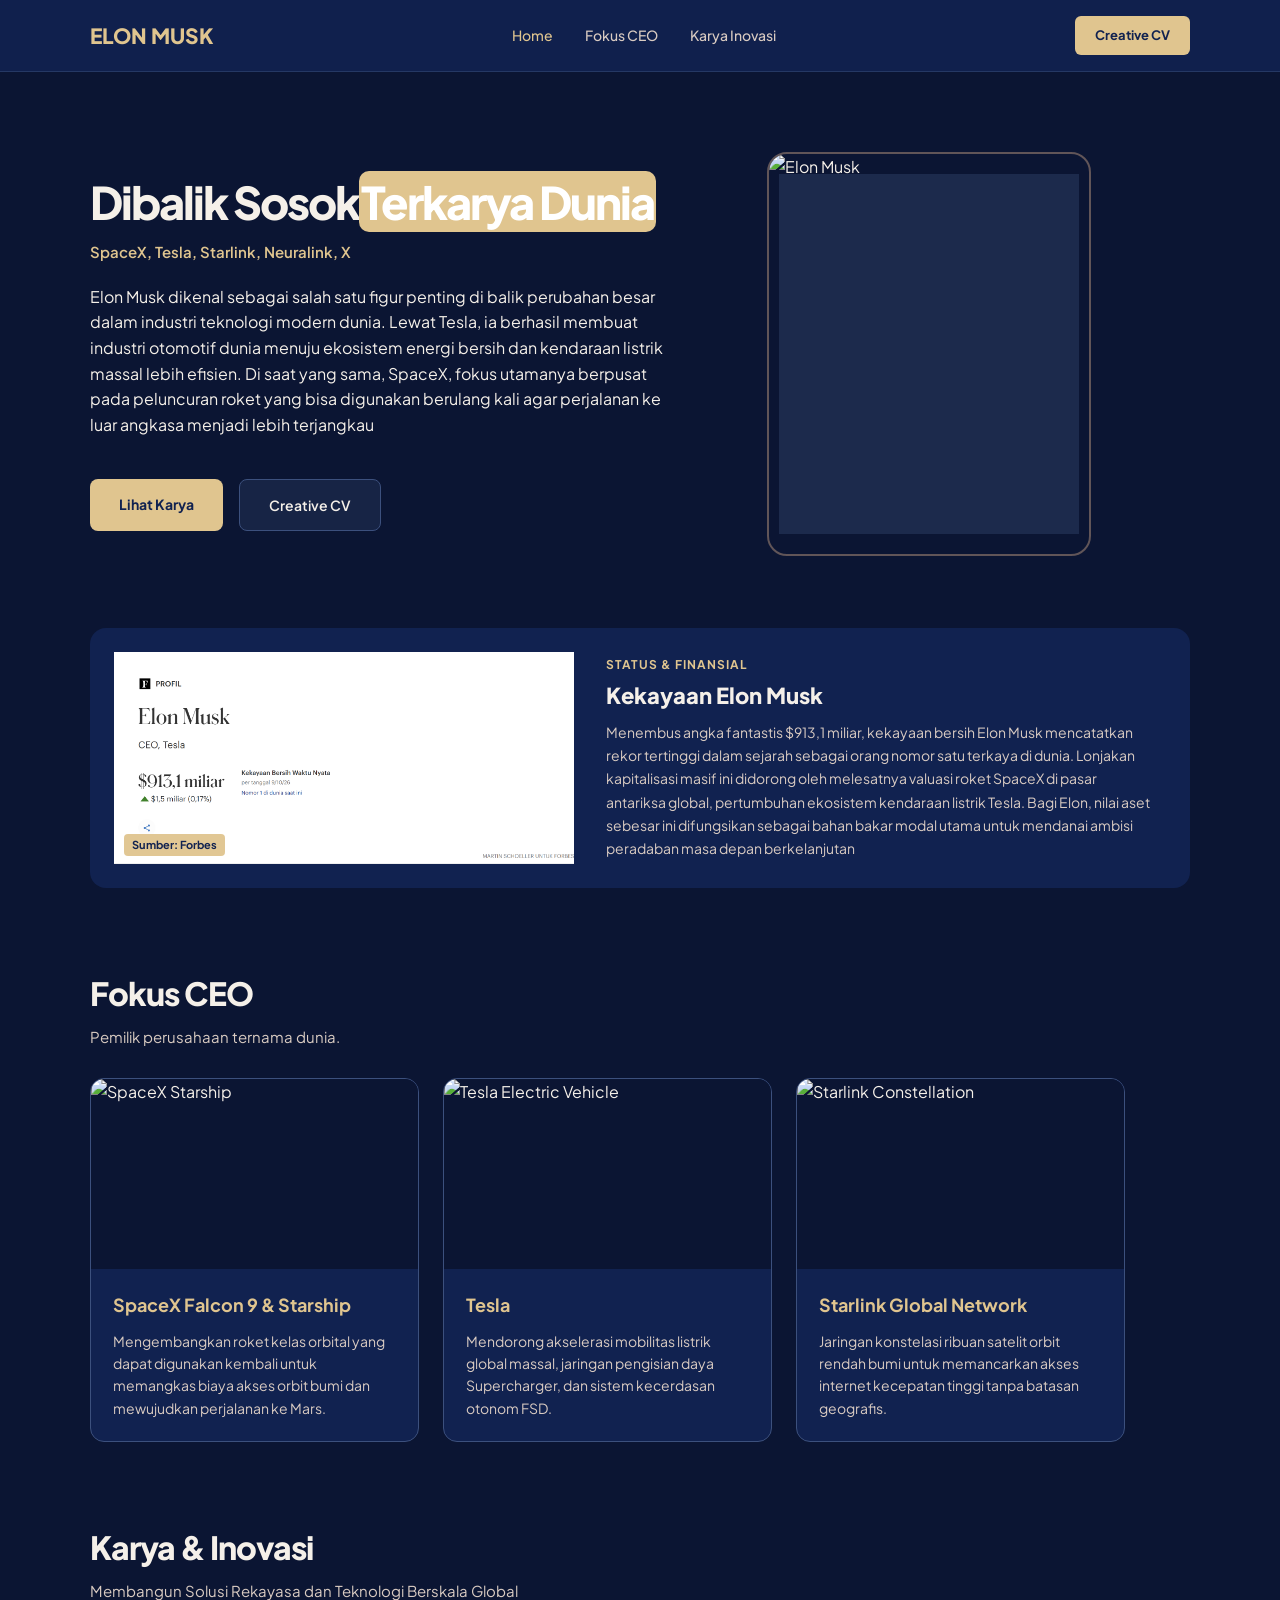
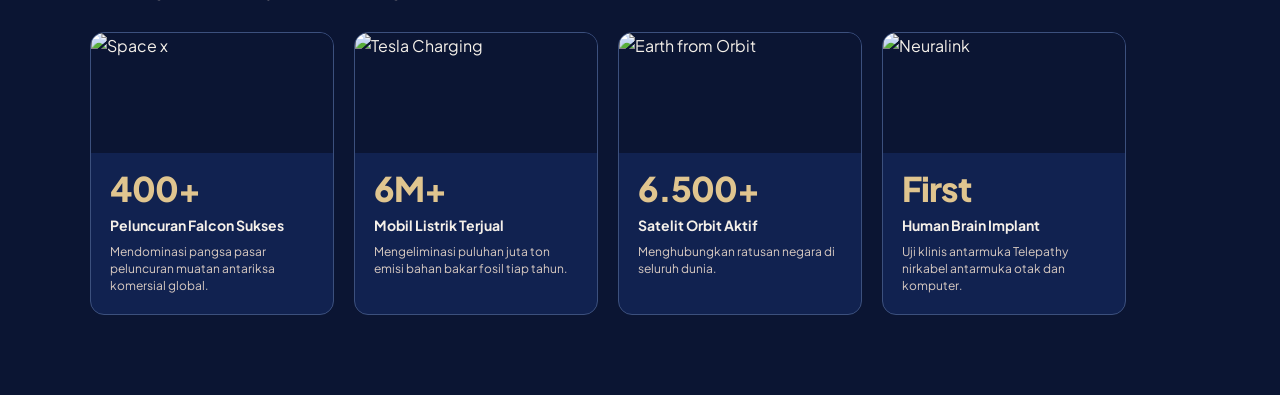
==== commit 3c27474a: "Perbaikan CSS porto" ====
--- a/index.html
+++ b/index.html
@@ -12,31 +12,31 @@
 </head>
 <body>
 
-  <header class="bilah-navigasi">
-    <div class="wadah-navigasi">
-      <a href="#" class="logo-tokoh">ELON MUSK</a>
-
-      <nav class="menu-navigasi">
-        <a href="#hero" class="tautan-menu aktif">Home</a>
-        <a href="#portfolio" class="tautan-menu">Fokus CEO</a>
-        <a href="#impact" class="tautan-menu">Karya Inovasi</a>
+  <header class="atas-halaman">
+    <div class="isi-atas">
+      <a href="#" class="nama-tokoh">ELON MUSK</a>
+
+      <nav class="menu-atas">
+        <a href="#hero" class="link-menu aktif">Home</a>
+        <a href="#portfolio" class="link-menu">Fokus CEO</a>
+        <a href="#impact" class="link-menu">Karya Inovasi</a>
       </nav>
 
-      <a href="cv.html" class="tombol-nav-cv">Creative CV</a>
+      <a href="cv.html" class="tombol-cv">Creative CV</a>
     </div>
   </header>
 
-  <div class="wadah-web">
-    <main class="area-konten">
-
-      <section id="hero" class="bagian-pembuka">
+  <div class="pembungkus">
+    <main class="isi-halaman">
+
+      <div id="hero" class="bagian-awal">
         
-        <div class="pembuka-kiri">
-          <h1 class="judul-sapaan">
+        <div class="sisi-kiri">
+          <h1 class="judul-utama">
             Dibalik Sosok<span style="background-color: #e0c58f; color: white; padding: 2px; border-radius: 10px;">Terkarya Dunia</span>
           </h1>
 
-          <p class="subjudul-peran">
+          <p class="sub-judul">
             SpaceX, Tesla, Starlink, Neuralink, X
           </p>
 
@@ -46,56 +46,56 @@
 
           <br>
 
-          <div class="grup-tombol-pembuka">
+          <div class="grup-tombol">
             <a href="#portfolio" class="tombol-utama">Lihat Karya</a>
-            <a href="cv.html" class="tombol-sekunder">Creative CV</a>
-          </div>
-        </div>
-
-        <div class="pembuka-kanan">
-          <div class="efek-cahaya-glow"></div>
-          <div class="bingkai-foto-utama">
-            <img src="https://encrypted-tbn0.gstatic.com/images?q=tbn:ANd9GcS-rNtvrUnGruyUXyNqWz-jC3f1fpo78wvb0j9AfzTEAnbOtvlMekqLJQEU-e8yky_Ytq3EL6zjJrEKaSlkBU_vEV46FL6NPNO4gqAbUdg&s=10" alt="Elon Musk" class="foto-tokoh-utama">
-          </div>
-        </div>
-
-      </section>
+            <a href="cv.html" class="tombol-kedua">Creative CV</a>
+          </div>
+        </div>
+
+        <div class="sisi-kanan">
+          <div class="cahaya-belakang"></div>
+          <div class="bingkai-foto">
+            <img src="https://encrypted-tbn0.gstatic.com/images?q=tbn:ANd9GcS-rNtvrUnGruyUXyNqWz-jC3f1fpo78wvb0j9AfzTEAnbOtvlMekqLJQEU-e8yky_Ytq3EL6zjJrEKaSlkBU_vEV46FL6NPNO4gqAbUdg&s=10" alt="Elon Musk" class="foto-tokoh">
+          </div>
+        </div>
+
+      </div>
 
     
-      <div class="wadah-banner-kekayaan">
+      <div class="kotak-kekayaan">
         
        
-        <div class="kotak-crop-forbes">
-          <img src="assets/banner.png" alt="Statistik Kekayaan Forbes Elon Musk" class="gambar-crop-forbes">
-          <span class="sumber-banner-kekayaan">Sumber: Forbes</span>
+        <div class="kotak-forbes">
+          <img src="assets/banner.png" alt="Statistik Kekayaan Forbes Elon Musk" class="gambar-forbes">
+          <span class="sumber-gambar">Sumber: Forbes</span>
         </div>
 
         
-        <div class="konten-kekayaan">
-          <span class="label-kekayaan">STATUS & FINANSIAL</span>
+        <div class="teks-kanan">
+          <span class="label-status">STATUS & FINANSIAL</span>
           <h3 class="judul-kekayaan">Kekayaan Elon Musk</h3>
-          <p class="deskripsi-kekayaan">
+          <p class="penjelasan-kekayaan">
             Menembus angka fantastis $913,1 miliar, kekayaan bersih Elon Musk mencatatkan rekor tertinggi dalam sejarah sebagai orang nomor satu terkaya di dunia. Lonjakan kapitalisasi masif ini didorong oleh melesatnya valuasi roket SpaceX di pasar antariksa global, pertumbuhan ekosistem kendaraan listrik Tesla. Bagi Elon, nilai aset sebesar ini difungsikan sebagai bahan bakar modal utama untuk mendanai ambisi peradaban masa depan berkelanjutan
           </p>
         </div>
 
       </div>
 
-      <section id="portfolio" class="bagian-ceo">
-        <div class="area-judul-bagian">
+      <div id="portfolio" class="bagian-karya">
+        <div class="kepala-bagian">
           <h2 class="judul-bagian">Fokus CEO</h2>
-          <p class="subjudul-bagian">
+          <p class="sub-bagian">
             Pemilik perusahaan ternama dunia.
           </p>
         </div>
 
-        <div class="daftar-kartu-ceo">
+        <div class="grup-kartu-karya">
           
-          <article class="kartu-ceo">
-            <div class="wadah-gambar-kartu">
+          <div class="kartu-karya">
+            <div class="kotak-gambar-kartu">
               <img src="https://akcdn.detik.net.id/visual/2018/02/07/d6b16a19-f4c9-4765-8fab-273dfeb8adfc_169.jpeg?w=1200" alt="SpaceX Starship" class="gambar-kartu">
-              <div class="lapisan-view">
-                <a href="#" class="tombol-view">Lihat Detail</a>
+              <div class="lapisan-hover">
+                <a href="https://www.spacex.com/" target="_blank" class="tombol-lihat">Lihat Detail</a>
               </div>
             </div>
             <div class="isi-kartu">
@@ -104,13 +104,13 @@
                 Mengembangkan roket kelas orbital yang dapat digunakan kembali untuk memangkas biaya akses orbit bumi dan mewujudkan perjalanan ke Mars.
               </p>
             </div>
-          </article>
-
-          <article class="kartu-ceo">
-            <div class="wadah-gambar-kartu">
+          </div>
+
+          <div class="kartu-karya">
+            <div class="kotak-gambar-kartu">
               <img src="https://asset.kompas.com/crops/DFA5WtVzyrIAK1YMAR_FCOSI3YU=/125x0:1055x620/1200x800/data/photo/2020/11/10/5faabd3978e17.jpg" alt="Tesla Electric Vehicle" class="gambar-kartu">
-              <div class="lapisan-view">
-                <a href="#" class="tombol-view">Lihat Detail</a>
+              <div class="lapisan-hover">
+                <a href="https://www.tesla.com/" target="_blank" class="tombol-lihat">Lihat Detail</a>
               </div>
             </div>
             <div class="isi-kartu">
@@ -119,13 +119,13 @@
                 Mendorong akselerasi mobilitas listrik global massal, jaringan pengisian daya Supercharger, dan sistem kecerdasan otonom FSD.
               </p>
             </div>
-          </article>
-
-          <article class="kartu-ceo">
-            <div class="wadah-gambar-kartu">
+          </div>
+
+          <div class="kartu-karya">
+            <div class="kotak-gambar-kartu">
               <img src="https://encrypted-tbn0.gstatic.com/images?q=tbn:ANd9GcSm1PPnbWuJmttq2lw5idxawS1245kxqjl9Zt-RYB_qXO7JPbh2a_ohc44&s=10" alt="Starlink Constellation" class="gambar-kartu">
-              <div class="lapisan-view">
-                <a href="#" class="tombol-view">Lihat Detail</a>
+              <div class="lapisan-hover">
+                <a href="https://starlink.com/id?srsltid=AfmBOor82a8qXPTqB5gVx1CPMSWrIeE8TMjXzEUTnVcjakRBVgGXQHDG" target="_blank" class="tombol-lihat">Lihat Detail</a>
               </div>
             </div>
             <div class="isi-kartu">
@@ -134,23 +134,23 @@
                 Jaringan konstelasi ribuan satelit orbit rendah bumi untuk memancarkan akses internet kecepatan tinggi tanpa batasan geografis.
               </p>
             </div>
-          </article>
-
-        </div>
-      </section>
-
-      <section id="impact" class="bagian-inovasi">
-        <div class="area-judul-bagian">
+          </div>
+
+        </div>
+      </div>
+
+      <div id="impact" class="bagian-inovasi">
+        <div class="kepala-bagian">
           <h2 class="judul-bagian">Karya & Inovasi</h2>
-          <p class="subjudul-bagian">
+          <p class="sub-bagian">
             Membangun Solusi Rekayasa dan Teknologi Berskala Global
           </p>
         </div>
 
-        <div class="daftar-inovasi">
+        <div class="grup-inovasi">
           
           <div class="kartu-inovasi">
-            <div class="wadah-gambar-inovasi">
+            <div class="kotak-gambar-inovasi">
               <img src="https://images.wsj.net/im-25044212?width=700&height=428" alt="Space x" class="gambar-inovasi">
             </div>
             <div class="isi-inovasi">
@@ -161,7 +161,7 @@
           </div>
 
           <div class="kartu-inovasi">
-            <div class="wadah-gambar-inovasi">
+            <div class="kotak-gambar-inovasi">
               <img src="https://images.unsplash.com/photo-1536700503339-1e4b06520771?auto=format&fit=crop&w=500&q=80" alt="Tesla Charging" class="gambar-inovasi">
             </div>
             <div class="isi-inovasi">
@@ -172,18 +172,18 @@
           </div>
 
           <div class="kartu-inovasi">
-            <div class="wadah-gambar-inovasi">
+            <div class="kotak-gambar-inovasi">
               <img src="https://edu.ieee.org/id-undip/wp-content/uploads/sites/659/ARC-17122-1B-Communication-Satellite-Orbiti-82926365-1388x1050-1-1024x775.jpg" alt="Earth from Orbit" class="gambar-inovasi">
             </div>
             <div class="isi-inovasi">
               <span class="angka-capaian">6.500+</span>
               <span class="judul-capaian">Satelit Orbit Aktif</span>
-              <span class="keterangan-capaian">Menghubungkan ratusan negara terpencil di seluruh dunia.</span>
-            </div>
-          </div>
-
-          <div class="kartu-inovasi">
-            <div class="wadah-gambar-inovasi">
+              <span class="keterangan-capaian">Menghubungkan ratusan negara di seluruh dunia.</span>
+            </div>
+          </div>
+
+          <div class="kartu-inovasi">
+            <div class="kotak-gambar-inovasi">
               <img src="https://encrypted-tbn0.gstatic.com/images?q=tbn:ANd9GcRqCN4GlOoegFUO0piRWTU8TsMXNhP4svWWhbM3t5Tr_gZkJTDKvhV18nE&s=10" alt="Neuralink" class="gambar-inovasi">
             </div>
             <div class="isi-inovasi">
@@ -194,7 +194,7 @@
           </div>
 
         </div>
-      </section>
+      </div>
 
     </main>
   </div>
--- a/style.css
+++ b/style.css
@@ -1,27 +1,17 @@
-* {
-  margin: 0;
-  padding: 0;
-  box-sizing: border-box;
-}
-
 html {
   scroll-behavior: smooth;
 }
 
 body {
-  font-family: 'Plus Jakarta Sans', -apple-system, BlinkMacSystemFont, sans-serif;
+  margin: 0;
+  font-family: Plus Jakarta Sans, sans-serif;
   background-color: #0b1533; 
-  background-image: 
-    radial-gradient(circle at 85% 15%, rgba(60, 80, 125, 0.35) 0%, transparent 45%),
-    radial-gradient(circle at 10% 40%, rgba(17, 34, 80, 0.6) 0%, transparent 50%);
-  background-attachment: fixed;
   color: #F5F0E9; 
   line-height: 1.6;
-  -webkit-font-smoothing: antialiased;
 }
 
 /*SECTION 1 */
-.bilah-navigasi {
+.atas-halaman {
   position: sticky;
   top: 0;
   left: 0;
@@ -29,164 +19,150 @@
   z-index: 100;
   background-color: rgba(17, 34, 80, 0.9); 
   border-bottom: 1px solid rgba(60, 80, 125, 0.5); 
-  backdrop-filter: blur(16px);
-  -webkit-backdrop-filter: blur(16px);
-}
-
-.wadah-navigasi {
+}
+
+.isi-atas {
   max-width: 1100px;
   margin: 0 auto;
-  padding: 1rem 2rem;
+  padding: 16px 32px;
   display: flex;
   align-items: center;
   justify-content: space-between;
 }
 
-.logo-tokoh {
-  font-size: 1.3rem;
+.nama-tokoh {
+  font-size: 21px;
   font-weight: 800;
   color: #E0C58F; 
   text-decoration: none;
-  letter-spacing: -0.02em;
-}
-
-.menu-navigasi {
-  display: flex;
-  gap: 2rem;
-}
-
-.tautan-menu {
+  letter-spacing: 0px;
+}
+
+.menu-atas {
+  display: flex;
+  gap: 32px;
+}
+
+.link-menu {
   color: #D9CBC2;
   text-decoration: none;
-  font-size: 0.9rem;
+  font-size: 14px;
   font-weight: 500;
-  transition: color 0.2s ease;
-}
-
-.tautan-menu:hover,
-.tautan-menu.aktif {
-  color: #E0C58F; 
-}
-
-/* Tombol Nav CV */
-.tombol-nav-cv {
+}
+
+.link-menu:hover,
+.link-menu.aktif {
+  color: #E0C58F; 
+}
+
+.tombol-cv {
   background-color: #E0C58F; 
   color: #112250;
-  padding: 0.55rem 1.25rem;
+  padding: 9px 20px;
   border-radius: 6px;
   text-decoration: none;
-  font-size: 0.82rem;
-  font-weight: 700;
-  transition: all 0.2s ease;
-}
-
-.tombol-nav-cv:hover {
+  font-size: 13px;
+  font-weight: 700;
+}
+
+.tombol-cv:hover {
   background-color: #F5F0E9; 
   color: #112250;
-  transform: translateY(-2px);
-}
-
-/* LAYOUT KONTEN UTAMA */
-.wadah-web {
+}
+
+.pembungkus {
   max-width: 1100px;
   margin: 0 auto;
-  padding: 1.5rem 2rem 4rem 2rem;
+  padding: 24px 32px 64px 32px;
 }
 
 /* SECTION 2*/
-.bagian-pembuka {
+.bagian-awal {
   display: grid;
-  grid-template-columns: 1.2fr 0.8fr;
+  grid-template-columns: 593px 395px;
   align-items: center;
-  gap: 3rem;
-  padding: 2.5rem 0 2rem 0; 
-}
-
-.judul-sapaan {
+  gap: 48px;
+  padding: 40px 0 32px 0; 
+}
+
+.judul-utama {
+  margin-top: 0;
   font-size: 45px;
   font-weight: 800;
-  letter-spacing: -0.04em;
+  letter-spacing: -2px;
   line-height: 1.15;
   color: #F5F0E9; 
-  margin-bottom: 0.75rem;
-}
-
-
-.subjudul-peran {
-  font-size: 0.95rem;
+  margin-bottom: 12px;
+}
+
+.sub-judul {
+  margin-top: 0;
+  font-size: 15px;
   font-weight: 600;
   color: #E0C58F; 
-  margin-bottom: 1.25rem;
-}
-
-.paragraf-pembuka {
-  font-size: 1.05rem;
+  margin-bottom: 20px;
+}
+
+.teks-perkenalan {
+  margin-top: 0;
+  font-size: 17px;
   color: #D9CBC2; 
   line-height: 1.75;
-  margin-bottom: 1.8rem;
-}
-
-.grup-tombol-pembuka {
-  display: flex;
-  gap: 1rem;
+  margin-bottom: 29px;
+}
+
+.grup-tombol {
+  display: flex;
+  gap: 16px;
 }
 
 .tombol-utama {
-  background: linear-gradient(135deg, #E0C58F, #d6b87d);
+  background-color: #E0C58F;
   color: #112250; 
-  padding: 0.85rem 1.8rem;
+  padding: 14px 29px;
   border-radius: 8px;
   text-decoration: none;
-  font-size: 0.9rem;
-  font-weight: 700;
-  box-shadow: 0 8px 20px rgba(224, 181, 143, 0.25);
-  transition: transform 0.2s ease, box-shadow 0.2s ease;
+  font-size: 14px;
+  font-weight: 700;
 }
 
 .tombol-utama:hover {
-  transform: translateY(-2px);
-  box-shadow: 0 12px 24px rgba(224, 181, 143, 0.4);
-  background: #F5F0E9;
-}
-
-.tombol-sekunder {
+  background-color: #F5F0E9;
+}
+
+.tombol-kedua {
   background-color: rgba(60, 80, 125, 0.25);
   color: #F5F0E9;
   border: 1px solid #3C507D;
-  padding: 0.85rem 1.8rem;
+  padding: 14px 29px;
   border-radius: 8px;
   text-decoration: none;
-  font-size: 0.9rem;
+  font-size: 14px;
   font-weight: 600;
-  transition: all 0.2s ease;
-}
-
-.tombol-sekunder:hover {
+}
+
+.tombol-kedua:hover {
   background-color: rgba(60, 80, 125, 0.5);
   border-color: #E0C58F;
-  transform: translateY(-2px);
-}
-
-/*Foto Profil*/
-.pembuka-kanan {
+}
+
+.sisi-kanan {
   position: relative;
   display: flex;
   justify-content: center;
   align-items: center;
-  padding: 1rem;
-}
-
-.efek-cahaya-glow {
+  padding: 16px;
+}
+
+.cahaya-belakang {
   position: absolute;
   width: 300px;
   height: 360px;
-  background: radial-gradient(circle, rgba(60, 80, 125, 0.6) 0%, rgba(224, 181, 143, 0.2) 60%, transparent 75%);
-  filter: blur(40px);
+  background-color: rgba(60, 80, 125, 0.35);
   z-index: 1;
 }
 
-/* BINGKAI FOTO DIMIRINGKAN KE KIRI */
-.bingkai-foto-utama {
+.bingkai-foto {
   position: relative;
   z-index: 2;
   width: 100%;
@@ -195,65 +171,48 @@
   border-radius: 20px;
   overflow: hidden;
   border: 2px solid rgba(224, 181, 143, 0.4); 
-  box-shadow: 0 20px 40px rgba(0, 0, 0, 0.7);
-  transform: rotate(-3deg); 
-  transition: transform 0.3s ease, border-color 0.3s ease, box-shadow 0.3s ease;
-}
-
-.bingkai-foto-utama:hover {
-  transform: rotate(0deg) scale(1.02);
+}
+
+.bingkai-foto:hover {
   border-color: #E0C58F;
-  box-shadow: 0 25px 50px rgba(0, 0, 0, 0.85);
-}
-
-.foto-tokoh-utama {
+}
+
+.foto-tokoh {
+  display: block;
   width: 100%;
   height: 100%;
   object-fit: cover;
+}
+
+.kotak-kekayaan {
+  display: grid;
+  grid-template-columns: 460px 544px;
+  align-items: center;
+  gap: 32px;
+  background-color: #112250; 
+  border-radius: 16px;
+  padding: 24px;
+  margin: 24px 0 40px 0;
+}
+
+.kotak-forbes {
+  position: relative;
+  width: 100%;
+  border-radius: 12px;
+  background-color: #ffffff;
+}
+
+.gambar-forbes {
   display: block;
-}
-
-.wadah-banner-kekayaan {
-  display: grid;
-  grid-template-columns: 460px 1fr;
-  align-items: center;
-  gap: 2rem;
-  background-color: #112250; /* Royal Blue */
-  border-radius: 16px;
-  padding: 1.5rem;
-  margin: 1.5rem 0 2.5rem 0;
-  box-shadow: 0 12px 28px rgba(0, 0, 0, 0.4);
-  transition: transform 0.25s ease, box-shadow 0.25s ease;
-}
-
-.wadah-banner-kekayaan:hover {
-  transform: translateY(-4px);
-  box-shadow: 0 16px 36px rgba(17, 34, 80, 0.7);
-}
-
-.kotak-crop-forbes {
-  position: relative;
-  width: 100%;
-  height: 200px;
-  border-radius: 12px;
-  overflow: hidden; 
-  background-color: #ffffff;
-}
-
-
-.gambar-crop-forbes {
-  width: 100%;
-  height: 100%;
-  object-fit: cover;
-  object-position: left center; 
-  display: block;
-}
-
-.sumber-banner-kekayaan {
+  width: 100%;
+  height: auto;
+}
+
+.sumber-gambar {
   position: absolute;
   bottom: 8px;
   left: 10px;
-  font-size: 0.7rem;
+  font-size: 11px;
   font-weight: 700;
   color: #112250;
   background-color: rgba(224, 197, 143, 0.95);
@@ -261,92 +220,87 @@
   border-radius: 4px;
 }
 
-/* Teks Kanan */
-.konten-kekayaan {
+.teks-kanan {
   display: flex;
   flex-direction: column;
   justify-content: center;
 }
 
-.label-kekayaan {
-  font-size: 0.72rem;
-  font-weight: 700;
-  color: #E0C58F; 
-  letter-spacing: 0.08em;
-  margin-bottom: 0.4rem;
+.label-status {
+  font-size: 12px;
+  font-weight: 700;
+  color: #E0C58F; 
+  letter-spacing: 1px;
+  margin-bottom: 6px;
 }
 
 .judul-kekayaan {
-  font-size: 1.35rem;
+  margin-top: 0;
+  font-size: 22px;
   font-weight: 800;
   color: #F5F0E9; 
   line-height: 1.3;
-  margin-bottom: 0.75rem;
-}
-
-.deskripsi-kekayaan {
-  font-size: 0.88rem;
+  margin-bottom: 12px;
+}
+
+.penjelasan-kekayaan {
+  margin: 0;
+  font-size: 14px;
   color: #D9CBC2; 
   line-height: 1.65;
 }
 
-/* Responsif*/
 @media (max-width: 900px) {
-  .wadah-banner-kekayaan {
-    grid-template-columns: 1fr;
-    gap: 1.5rem;
-  }
-
-  .kotak-crop-forbes {
-    height: 180px;
+  .kotak-kekayaan {
+    grid-template-columns: 100%;
+    gap: 24px;
   }
 }
 
 /* SECTION 3 */
-.bagian-ceo {
-  padding: 2.5rem 0; 
-}
-
-.area-judul-bagian {
-  margin-bottom: 1.8rem;
+.bagian-karya {
+  padding: 40px 0; 
+}
+
+.kepala-bagian {
+  margin-bottom: 29px;
 }
 
 .judul-bagian {
-  font-size: 2rem;
+  margin-top: 0;
+  font-size: 32px;
   font-weight: 800;
   color: #F5F0E9; 
-  letter-spacing: -0.03em;
-  margin-bottom: 0.35rem;
-}
-
-.subjudul-bagian {
-  font-size: 0.95rem;
+  letter-spacing: -1px;
+  margin-bottom: 6px;
+}
+
+.sub-bagian {
+  margin: 0;
+  font-size: 15px;
   color: #D9CBC2;
 }
 
-.daftar-kartu-ceo {
+.grup-kartu-karya {
   display: grid;
-  grid-template-columns: repeat(3, 1fr);
-  gap: 1.5rem;
-}
-
-.kartu-ceo {
+  grid-template-columns: 329px 329px 329px;
+  gap: 24px;
+}
+
+.kartu-karya {
   background-color: #112250; 
   border: 1px solid #3C507D; 
   border-radius: 14px;
   overflow: hidden;
   display: flex;
   flex-direction: column;
-  transition: transform 0.25s ease, border-color 0.25s ease, box-shadow 0.25s ease;
-}
-
-.kartu-ceo:hover {
-  transform: translateY(-5px);
+}
+
+.kartu-karya:hover {
   border-color: #E0C58F;
-  box-shadow: 0 16px 32px rgba(17, 34, 80, 0.6);
-}
-
-.wadah-gambar-kartu {
+}
+
+.kotak-gambar-kartu {
   position: relative;
   width: 100%;
   height: 190px;
@@ -355,17 +309,13 @@
 }
 
 .gambar-kartu {
+  display: block;
   width: 100%;
   height: 100%;
   object-fit: cover;
-  transition: transform 0.4s ease;
-}
-
-.kartu-ceo:hover .gambar-kartu {
-  transform: scale(1.05);
-}
-
-.lapisan-view {
+}
+
+.lapisan-hover {
   position: absolute;
   top: 0;
   left: 0;
@@ -376,65 +326,65 @@
   align-items: center;
   justify-content: center;
   opacity: 0;
-  transition: opacity 0.25s ease;
-}
-
-.kartu-ceo:hover .lapisan-view {
+}
+
+.kartu-karya:hover .lapisan-hover {
   opacity: 1;
 }
 
-.tombol-view {
+.tombol-lihat {
   background-color: #E0C58F; 
   color: #112250;
-  padding: 0.55rem 1.4rem;
+  padding: 9px 22px;
   border-radius: 6px;
   text-decoration: none;
-  font-size: 0.85rem;
-  font-weight: 700;
-  transition: all 0.2s ease;
-}
-
-.tombol-view:hover {
+  font-size: 14px;
+  font-weight: 700;
+}
+
+.tombol-lihat:hover {
   background-color: #F5F0E9;
 }
 
 .isi-kartu {
-  padding: 1.4rem;
+  padding: 22px;
   display: flex;
   flex-direction: column;
   flex-grow: 1;
 }
 
-.label-kategori {
-  font-size: 0.72rem;
-  font-weight: 700;
-  color: #E0C58F; 
-  letter-spacing: 0.05em;
-  margin-bottom: 0.5rem;
+.label-kartu {
+  font-size: 12px;
+  font-weight: 700;
+  color: #E0C58F; 
+  letter-spacing: 1px;
+  margin-bottom: 8px;
 }
 
 .judul-kartu {
-  font-size: 1.15rem;
-  font-weight: 700;
-  color: #E0C58F; 
-  margin-bottom: 0.6rem;
+  margin-top: 0;
+  font-size: 18px;
+  font-weight: 700;
+  color: #E0C58F; 
+  margin-bottom: 10px;
 }
 
 .penjelasan-kartu {
-  font-size: 0.88rem;
+  margin: 0;
+  font-size: 14px;
   color: #D9CBC2; 
   line-height: 1.6;
 }
 
 /* SECTION 4 */
 .bagian-inovasi {
-  padding: 2.5rem 0 1rem 0; 
-}
-
-.daftar-inovasi {
+  padding: 40px 0 16px 0; 
+}
+
+.grup-inovasi {
   display: grid;
-  grid-template-columns: repeat(4, 1fr);
-  gap: 1.25rem;
+  grid-template-columns: 244px 244px 244px 244px;
+  gap: 20px;
 }
 
 .kartu-inovasi {
@@ -444,15 +394,13 @@
   overflow: hidden;
   display: flex;
   flex-direction: column;
-  transition: transform 0.25s ease, border-color 0.25s ease;
 }
 
 .kartu-inovasi:hover {
-  transform: translateY(-4px);
-  border-color: #E0C58F; /* Quicksand saat hover */
-}
-
-.wadah-gambar-inovasi {
+  border-color: #E0C58F;
+}
+
+.kotak-gambar-inovasi {
   width: 100%;
   height: 120px;
   overflow: hidden;
@@ -460,92 +408,88 @@
 }
 
 .gambar-inovasi {
+  display: block;
   width: 100%;
   height: 100%;
   object-fit: cover;
-  transition: transform 0.4s ease;
-}
-
-.kartu-inovasi:hover .gambar-inovasi {
-  transform: scale(1.06);
 }
 
 .isi-inovasi {
-  padding: 1.2rem;
+  padding: 19px;
   display: flex;
   flex-direction: column;
   flex-grow: 1;
 }
 
 .angka-capaian {
-  font-size: 2.1rem;
+  font-size: 34px;
   font-weight: 800;
   color: #E0C58F; 
-  letter-spacing: -0.03em;
+  letter-spacing: -1px;
   line-height: 1;
-  margin-bottom: 0.5rem;
+  margin-bottom: 8px;
 }
 
 .judul-capaian {
-  font-size: 0.88rem;
+  font-size: 14px;
   font-weight: 700;
   color: #F5F0E9; 
-  margin-bottom: 0.35rem;
+  margin-bottom: 6px;
 }
 
 .keterangan-capaian {
-  font-size: 0.78rem;
+  margin: 0;
+  font-size: 12px;
   color: #D9CBC2; 
   line-height: 1.45;
 }
 
-/*RESPONSIF*/
-@media (max-width: 1024px) {
-  .bagian-pembuka {
-    grid-template-columns: 1fr;
-    gap: 2.5rem;
-  }
-
-  .pembuka-kanan {
+@media (max-width: 1000px) {
+  .bagian-awal {
+    grid-template-columns: 100%;
+    gap: 40px;
+  }
+
+  .sisi-kanan {
     order: -1;
   }
 
-  .bingkai-foto-utama {
+  .bingkai-foto {
     max-width: 270px;
     height: 340px;
   }
 
-  .daftar-kartu-ceo {
+  .grup-kartu-karya {
     grid-template-columns: repeat(2, 1fr);
   }
 
-  .daftar-inovasi {
+  .grup-inovasi {
     grid-template-columns: repeat(2, 1fr);
   }
 }
 
-@media (max-width: 768px) {
-  .wadah-navigasi {
-    padding: 0.9rem 1.25rem;
-  }
-
-  .menu-navigasi {
+@media (max-width: 750px) {
+  .isi-atas {
+    padding: 14px 20px;
+  }
+
+  .menu-atas {
     display: none;
   }
 
-  .judul-sapaan {
-    font-size: 2.3rem;
-  }
-
-  .grup-tombol-pembuka {
+  .judul-utama {
+    font-size: 37px;
+  }
+
+  .grup-tombol {
     flex-direction: column;
   }
 
-  .daftar-kartu-ceo {
-    grid-template-columns: 1fr;
-  }
-
-  .daftar-inovasi {
-    grid-template-columns: 1fr;
+  .grup-kartu-karya {
+    grid-template-columns: 100%;
+  }
+
+  .grup-inovasi {
+    grid-template-columns: 100%;
   }
 }
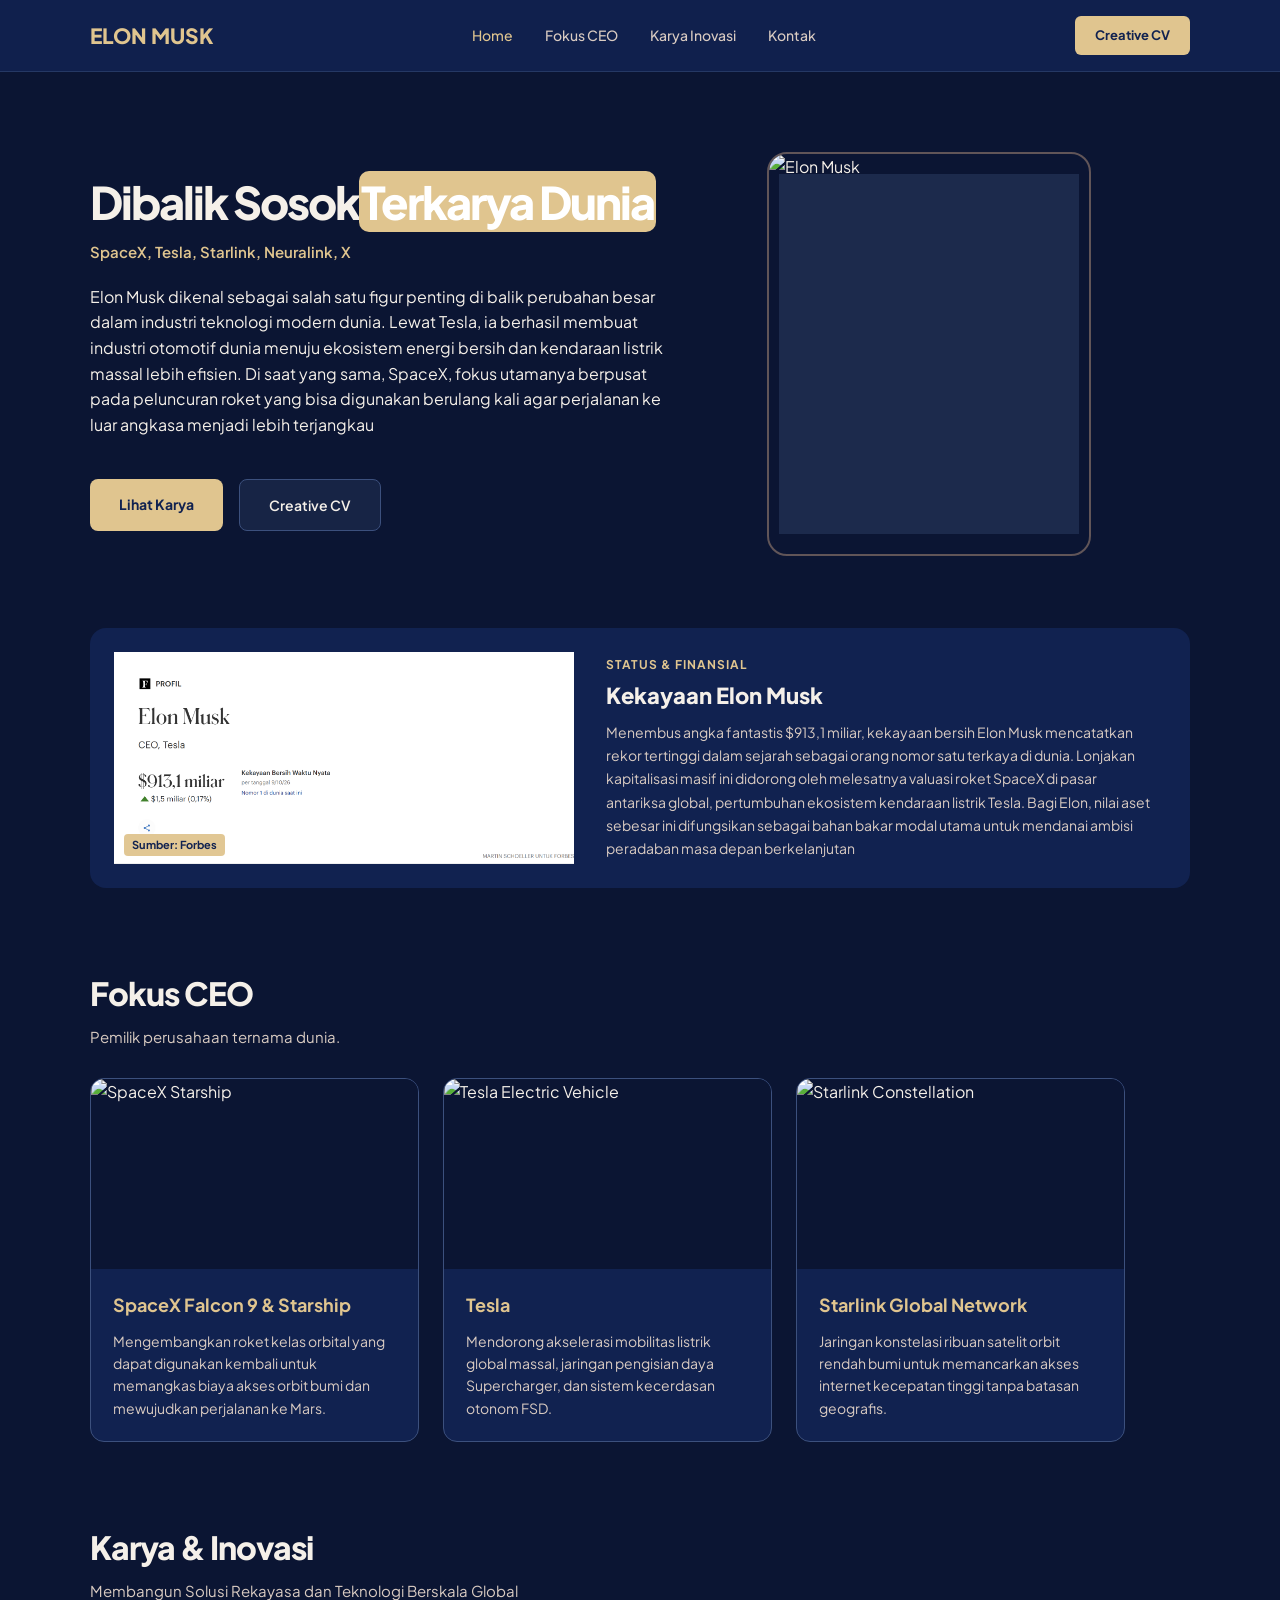
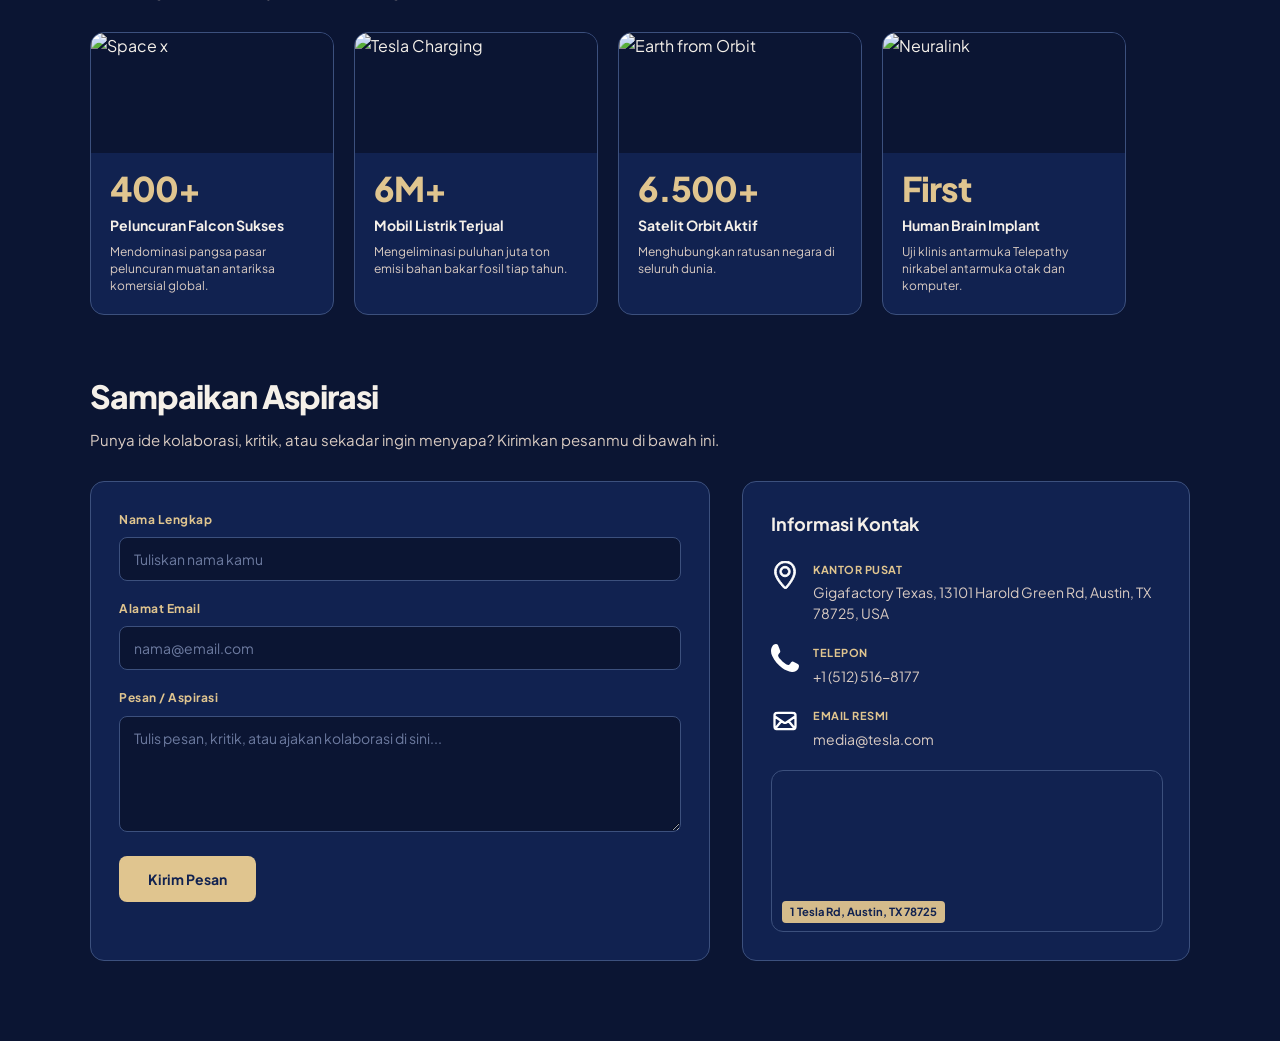
==== commit f83824e1: "sementara" ====
--- a/index.html
+++ b/index.html
@@ -20,6 +20,7 @@
         <a href="#hero" class="link-menu aktif">Home</a>
         <a href="#portfolio" class="link-menu">Fokus CEO</a>
         <a href="#impact" class="link-menu">Karya Inovasi</a>
+        <a href="#kontak" class="link-menu">Kontak</a>
       </nav>
 
       <a href="cv.html" class="tombol-cv">Creative CV</a>
@@ -196,6 +197,77 @@
         </div>
       </div>
 
+      <div id="kontak" class="bagian-kontak">
+        <div class="kepala-bagian">
+          <h2 class="judul-bagian">Sampaikan Aspirasi</h2>
+          <p class="sub-bagian">
+            Punya ide kolaborasi, kritik, atau sekadar ingin menyapa? Kirimkan pesanmu di bawah ini.
+          </p>
+        </div>
+
+        <div class="grid-kontak">
+
+          <form class="formulir-kontak" action="#" method="post">
+            <div class="grup-input">
+              <label for="nama" class="label-input">Nama Lengkap</label>
+              <input type="text" id="nama" name="nama" class="kolom-input" placeholder="Tuliskan nama kamu" required>
+            </div>
+
+            <div class="grup-input">
+              <label for="email" class="label-input">Alamat Email</label>
+              <input type="email" id="email" name="email" class="kolom-input" placeholder="nama@email.com" required>
+            </div>
+
+            <div class="grup-input">
+              <label for="pesan" class="label-input">Pesan / Aspirasi</label>
+              <textarea id="pesan" name="pesan" class="kolom-input kolom-pesan" rows="5" placeholder="Tulis pesan, kritik, atau ajakan kolaborasi di sini..." required></textarea>
+            </div>
+
+            <button type="submit" class="tombol-kirim">Kirim Pesan</button>
+          </form>
+
+          <div class="kartu-info-kontak">
+            <h3 class="judul-info-kontak">Informasi Kontak</h3>
+
+            <div class="baris-info">
+              <span class="ikon-info"><img src="assets/location.svg" alt="icon-location" width="28" height="28"></span>
+              <div class="teks-info">
+                <span class="label-info">Kantor Pusat</span>
+                <p class="isi-info">Gigafactory Texas, 13101 Harold Green Rd, Austin, TX 78725, USA</p>
+              </div>
+            </div>
+
+            <div class="baris-info">
+              <span class="ikon-info"><img src="assets/call.svg" alt="icon-location" width="28" height="28"></span>
+              <div class="teks-info">
+                <span class="label-info">Telepon</span>
+                <p class="isi-info">+1 (512) 516-8177</p>
+              </div>
+            </div>
+
+            <div class="baris-info">
+              <span class="ikon-info"><img src="assets/mail.svg" alt="icon-location" width="28" height="28"></span>
+              <div class="teks-info">
+                <span class="label-info">Email Resmi</span>
+                <p class="isi-info">media@tesla.com</p>
+              </div>
+            </div>
+
+            <div class="pratinjau-peta">
+              <iframe
+                src="https://maps.google.com/?q=Gigafactory+Texas+Austin&t=&z=13&ie=UTF8&iwloc=&output=embed"
+                class="peta-embed"
+                loading="lazy"
+                referrerpolicy="no-referrer-when-downgrade"
+                title="Peta Lokasi Kantor"
+              ></iframe>
+              <span class="label-pratinjau-peta">1 Tesla Rd, Austin, TX 78725</span>
+            </div>
+          </div>
+
+        </div>
+      </div>
+
     </main>
   </div>
 
--- a/style.css
+++ b/style.css
@@ -468,6 +468,174 @@
   }
 }
 
+/* SECTION 5 & 6 */
+.bagian-kontak {
+  padding: 40px 0 16px 0;
+}
+
+.grid-kontak {
+  display: grid;
+  grid-template-columns: 620px 1fr;
+  gap: 32px;
+  
+}
+
+.formulir-kontak {
+  background-color: #112250;
+  border: 1px solid #3C507D;
+  border-radius: 14px;
+  padding: 28px;
+}
+
+.grup-input {
+  margin-bottom: 18px;
+}
+
+.label-input {
+  display: block;
+  font-size: 12px;
+  font-weight: 700;
+  color: #E0C58F;
+  letter-spacing: 0.5px;
+  margin-bottom: 8px;
+}
+
+.kolom-input {
+  width: 100%;
+  background-color: #0b1533;
+  border: 1px solid #3C507D;
+  border-radius: 8px;
+  padding: 12px 14px;
+  font-family: inherit;
+  font-size: 14px;
+  color: #F5F0E9;
+  box-sizing: border-box;
+  transition: border-color 0.2s ease;
+}
+
+.kolom-input::placeholder {
+  color: #6d7ba0;
+}
+
+.kolom-input:focus {
+  outline: none;
+  border-color: #E0C58F;
+}
+
+.kolom-pesan {
+  resize: vertical;
+  min-height: 110px;
+}
+
+.tombol-kirim {
+  background-color: #E0C58F;
+  color: #112250;
+  border: none;
+  padding: 14px 29px;
+  border-radius: 8px;
+  font-size: 14px;
+  font-weight: 700;
+  font-family: inherit;
+  cursor: pointer;
+}
+
+.tombol-kirim:hover {
+  background-color: #F5F0E9;
+}
+
+.kartu-info-kontak {
+  background-color: #112250;
+  border: 1px solid #3C507D;
+  border-radius: 14px;
+  padding: 28px;
+  height: 100%;
+  box-sizing: border-box;
+}
+
+.judul-info-kontak {
+  margin-top: 0;
+  font-size: 18px;
+  font-weight: 700;
+  color: #F5F0E9;
+  margin-bottom: 22px;
+}
+
+.baris-info {
+  display: flex;
+  gap: 14px;
+  align-items: flex-start;
+  margin-bottom: 20px;
+}
+
+.ikon-info {
+  font-size: 18px;
+  line-height: 1.4;
+}
+
+.label-info {
+  display: block;
+  font-size: 11px;
+  font-weight: 700;
+  color: #E0C58F;
+  letter-spacing: 0.5px;
+  text-transform: uppercase;
+  margin-bottom: 4px;
+}
+
+.isi-info {
+  margin: 0;
+  font-size: 14px;
+  color: #D9CBC2;
+  line-height: 1.5;
+}
+
+.pratinjau-peta {
+  position: relative;
+  width: 100%;
+  height: 160px;
+  border-radius: 12px;
+  overflow: hidden;
+  border: 1px solid #3C507D;
+}
+
+.peta-embed {
+  width: 100%;
+  height: 100%;
+  border: 0;
+  filter: grayscale(35%) invert(90%) contrast(90%);
+}
+
+.label-pratinjau-peta {
+  position: absolute;
+  bottom: 8px;
+  left: 10px;
+  font-size: 0.7rem;
+  font-weight: 700;
+  color: #112250;
+  background-color: rgba(224, 197, 143, 0.95);
+  padding: 2px 8px;
+  border-radius: 4px;
+}
+
+.tautan-peta {
+  display: inline-block;
+  margin-top: 4px;
+  color: #E0C58F;
+  text-decoration: none;
+  font-size: 13px;
+  font-weight: 700;
+}
+
+.tautan-peta:hover {
+  color: #F5F0E9;
+}
+
+@media (max-width: 900px) {
+  .grid-kontak {
+    grid-template-columns: 100%;
+  }
+}
+
 @media (max-width: 750px) {
   .isi-atas {
     padding: 14px 20px;
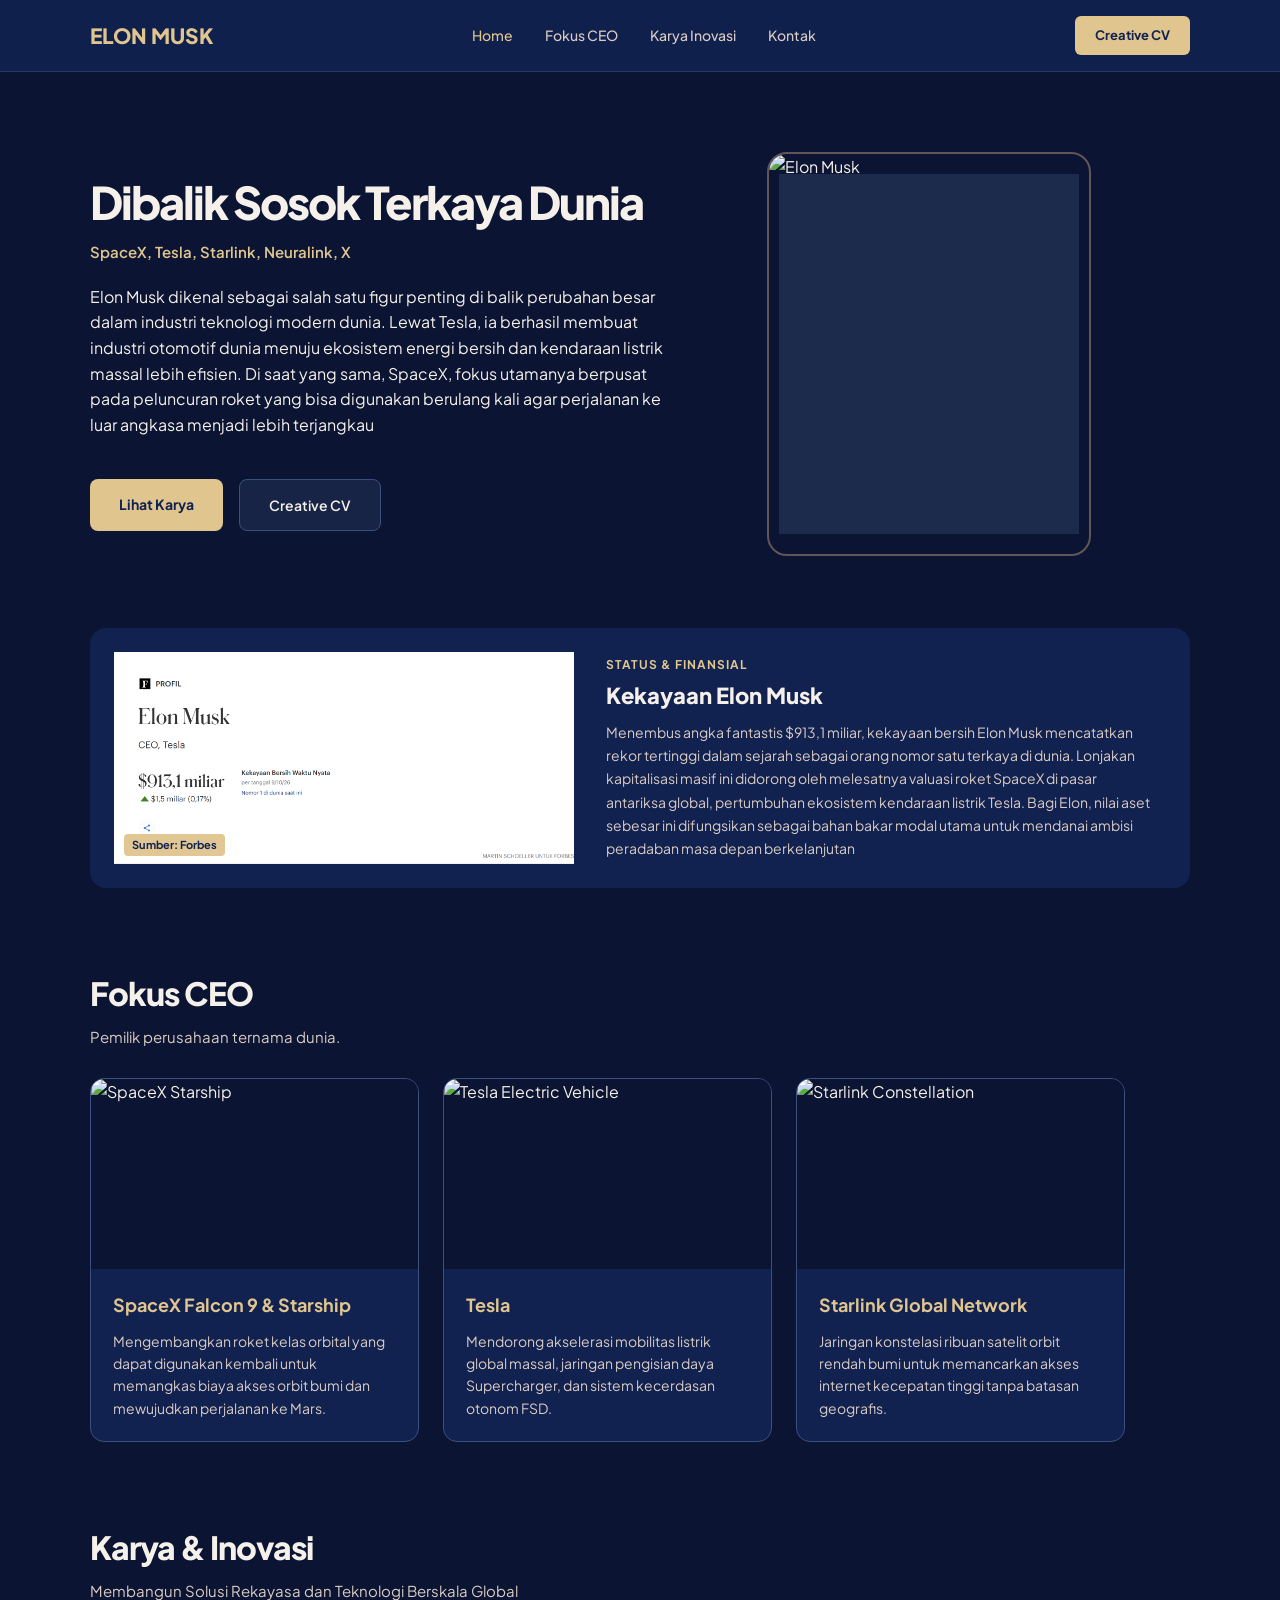
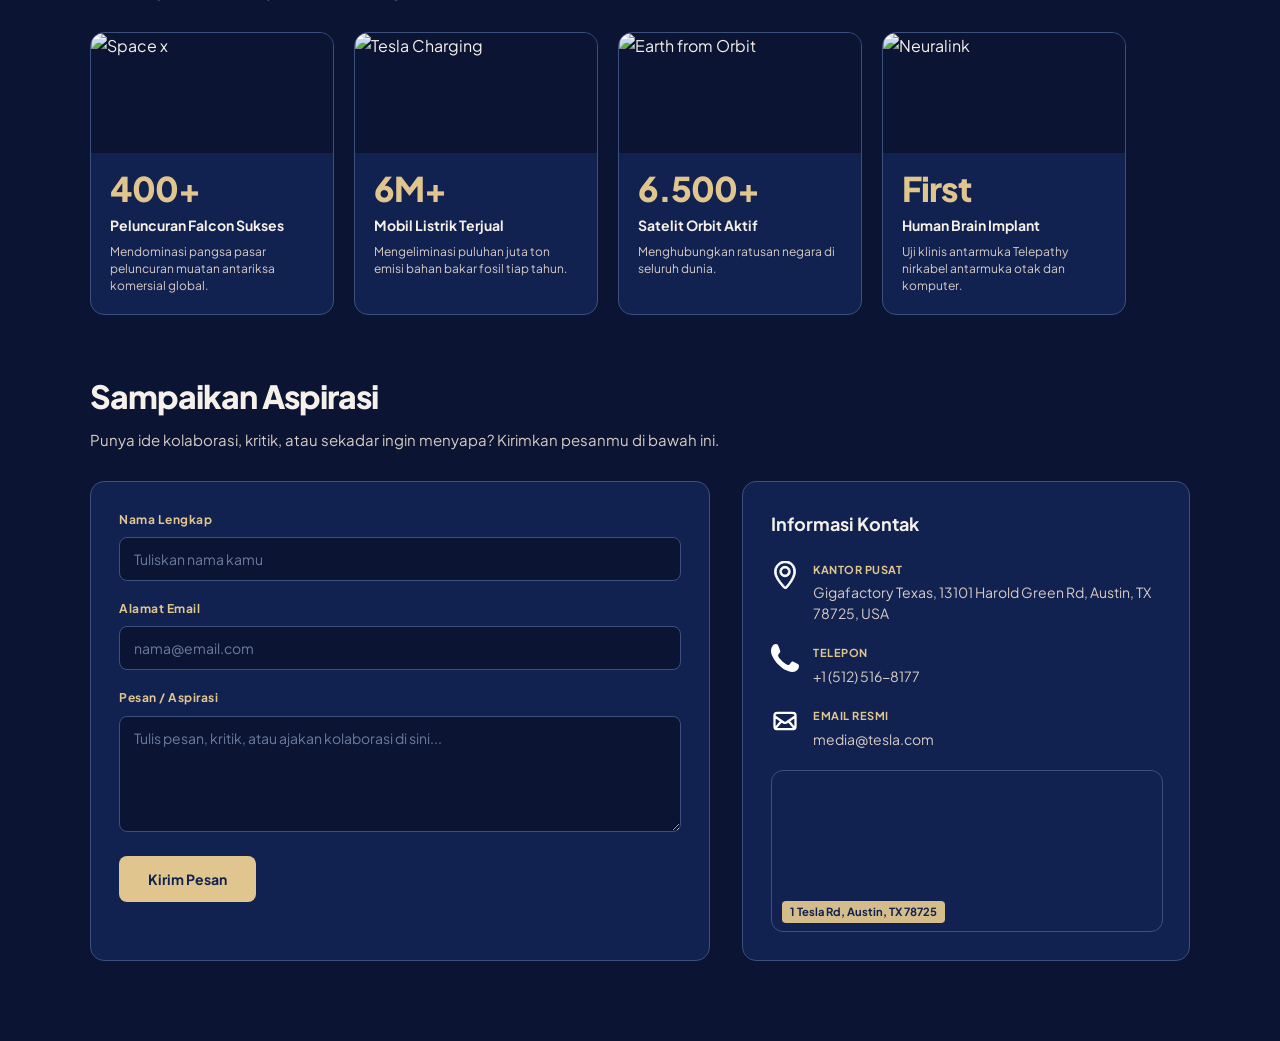
==== commit 95116a11: "Revisi Judul Utama "Menghilangkan highlight kuning di teks"" ====
--- a/index.html
+++ b/index.html
@@ -34,7 +34,7 @@
         
         <div class="sisi-kiri">
           <h1 class="judul-utama">
-            Dibalik Sosok<span style="background-color: #e0c58f; color: white; padding: 2px; border-radius: 10px;">Terkarya Dunia</span>
+            Dibalik Sosok Terkaya Dunia
           </h1>
 
           <p class="sub-judul">
@@ -272,4 +272,4 @@
   </div>
 
 </body>
-</html>+</html>
